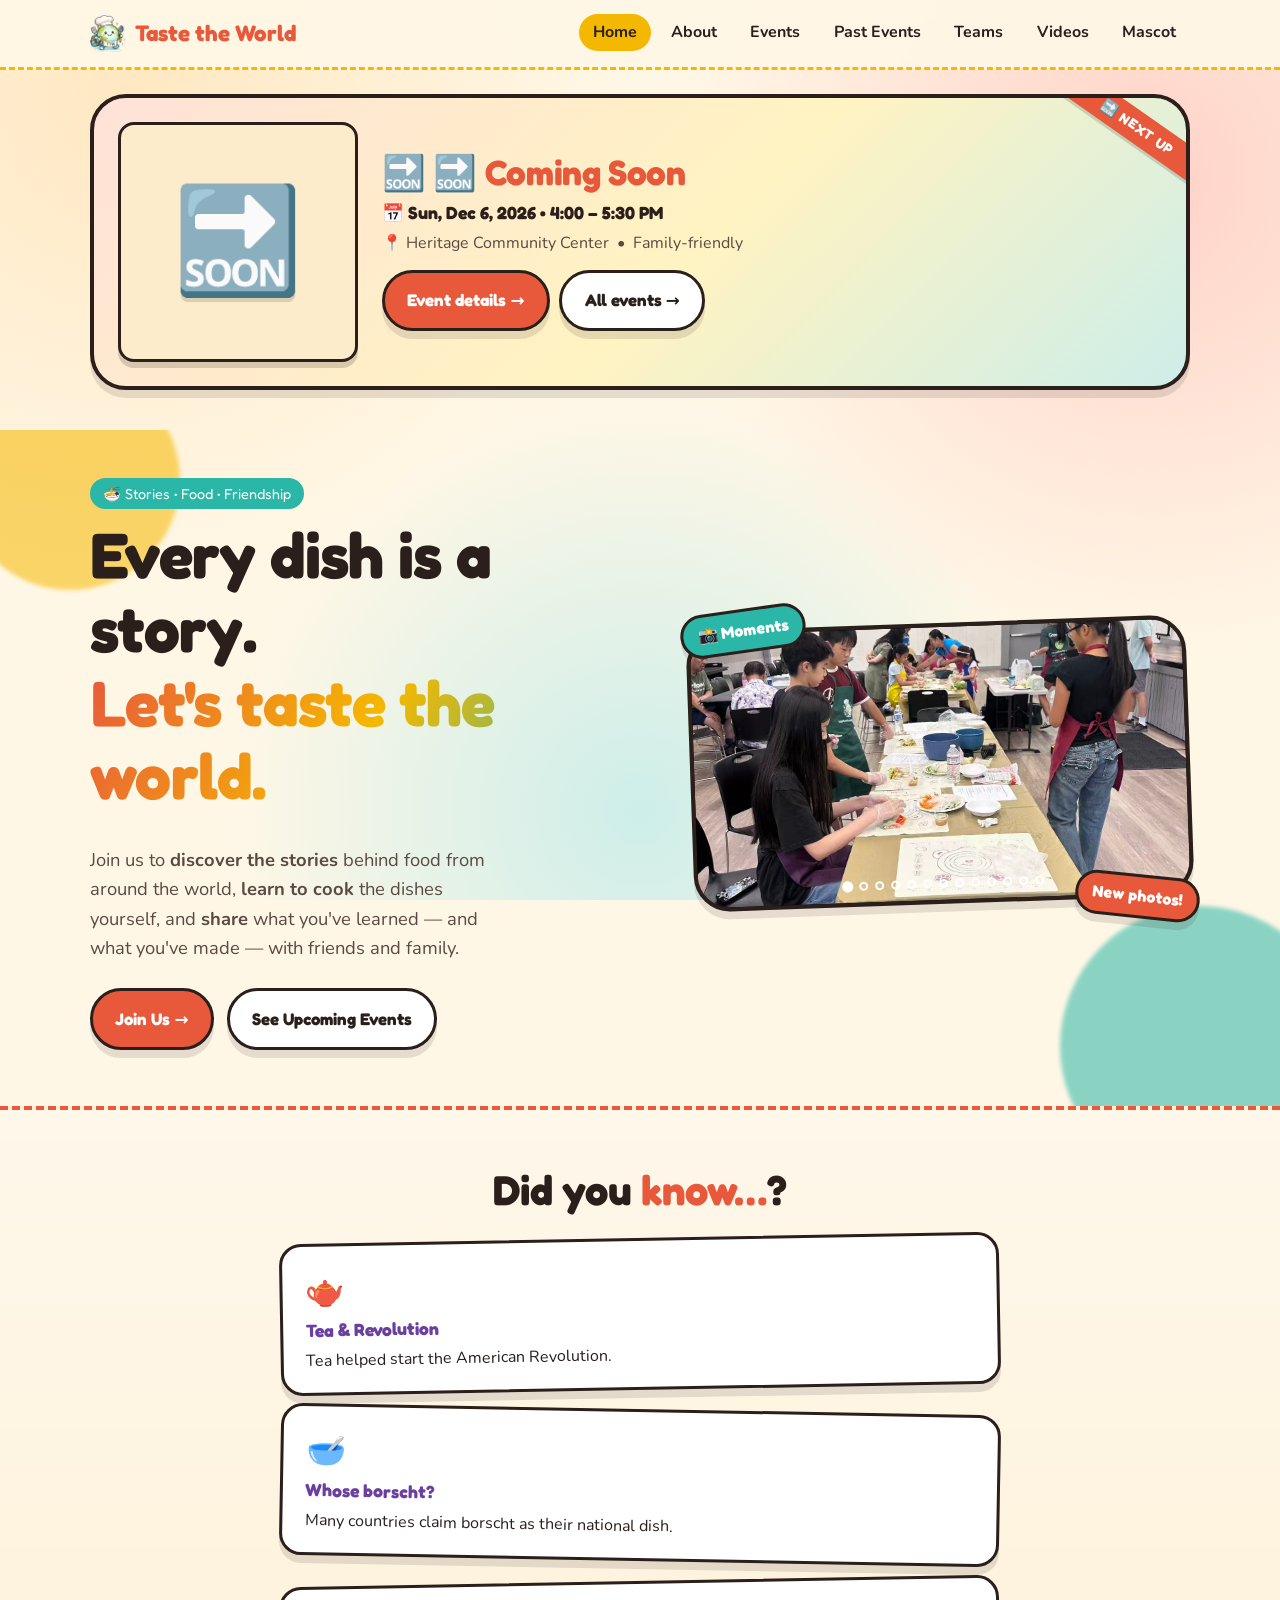
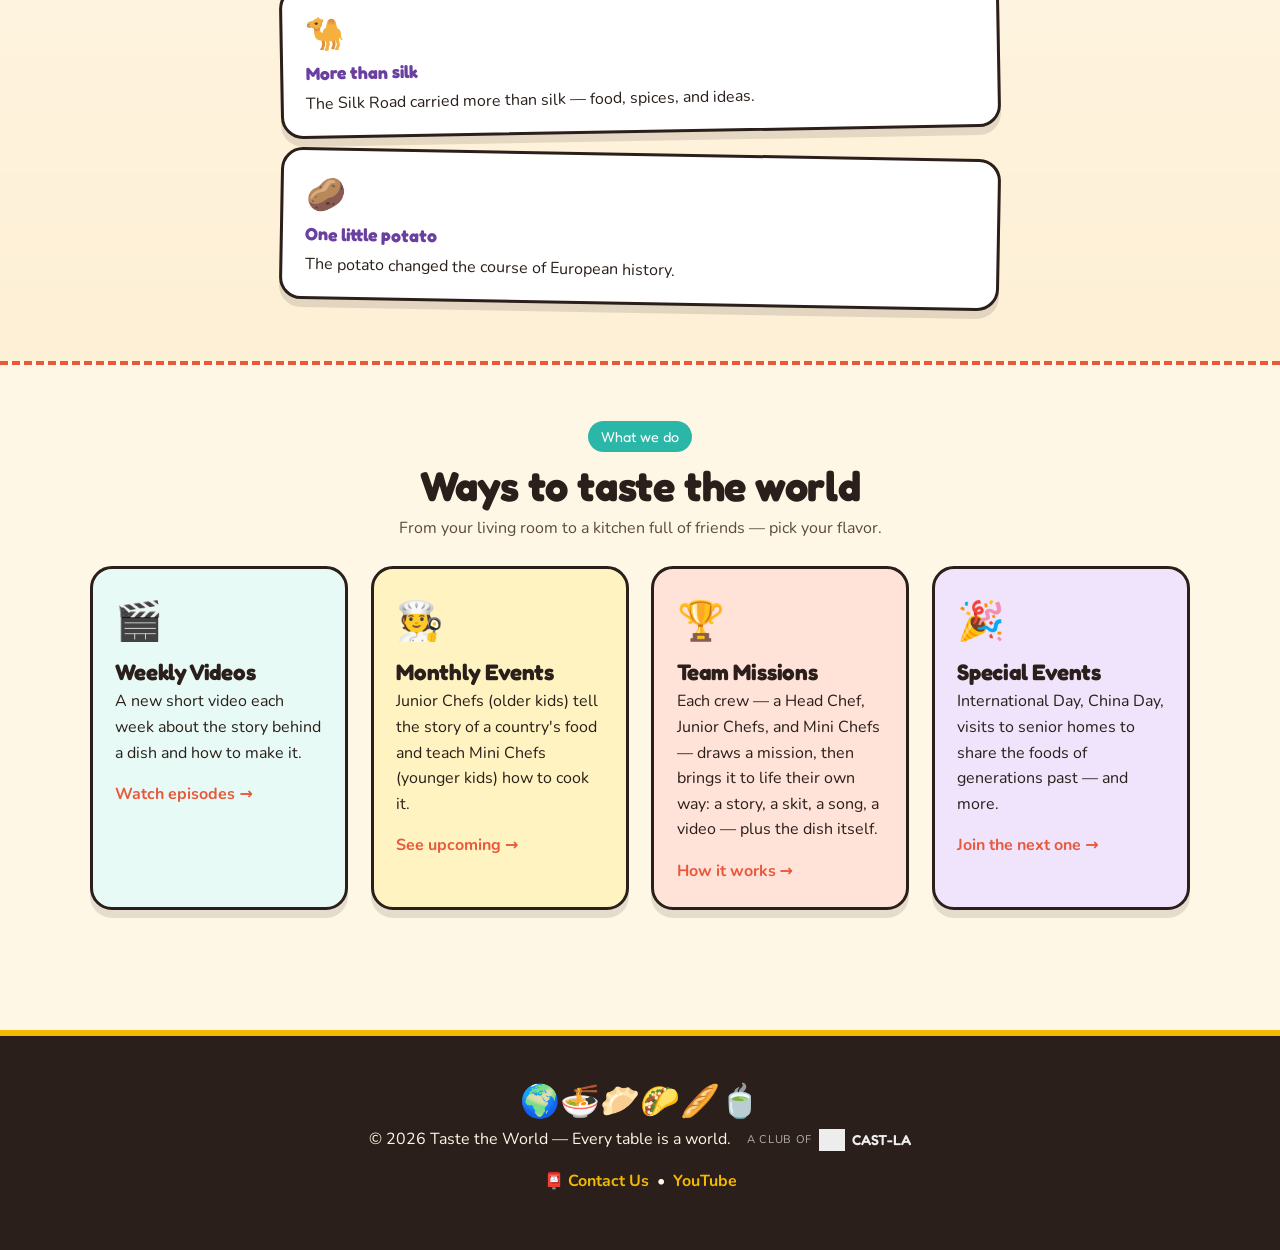
==== index.html @ 7b86ba8d "update photo" ====
<!doctype html>
<html lang="en">
<head>
  <meta charset="utf-8" />
  <meta name="viewport" content="width=device-width, initial-scale=1" />
  <title>Taste the World — Every dish is a story</title>
  <meta name="description" content="Taste the World: weekly story-and-cooking videos, monthly in-person events, and kid-led culinary missions exploring food, history, and cultures from around the globe." />
  <link rel="preconnect" href="https://fonts.googleapis.com" />
  <link rel="preconnect" href="https://fonts.gstatic.com" crossorigin />
  <link href="https://fonts.googleapis.com/css2?family=Fredoka:wght@500;600;700&family=Nunito:wght@400;700;800&display=swap" rel="stylesheet" />
  <link rel="stylesheet" href="assets/css/styles.css" />
  <link rel="icon" type="image/png" href="logo.png" />
</head>
<body>

  <div id="site-nav"></div>

  <!-- ===== NEXT-UP EVENT BANNER (auto-rendered from data/events.json) ===== -->
  <div id="home-next-event"></div>

  <!-- ===== HERO ===== -->
  <section class="hero">
    <div class="container hero-grid">
      <div class="hero-text">
        <span class="tag">🍜 Stories • Food • Friendship</span>
        <h1>Every dish is a story.<br /><span>Let's taste the world.</span></h1>
        <p class="lead">
          Join us to <strong>discover the stories</strong> behind food from
          around the world, <strong>learn to cook</strong> the dishes yourself,
          and <strong>share</strong> what you've learned — and what you've made —
          with friends and family.
        </p>
        <div class="hero-cta">
          <a class="btn primary" href="#join" data-join>Join Us →</a>
          <a class="btn ghost"   href="events.html">See Upcoming Events</a>
        </div>
      </div>

      <div style="position:relative">
        <span class="sticker top-left">📸 Moments</span>
        <span class="sticker bot-right">New photos!</span>
        <div class="video-frame carousel" id="hero-carousel"
             data-images-dir="pic/Event/August"
             data-alt="Taste the World August event photo"
             aria-label="Event photo highlights">
          <div class="carousel-dots" id="hero-carousel-dots" aria-hidden="true"></div>
        </div>
      </div>
    </div>
  </section>

  <!-- ===== DID YOU KNOW ===== -->
  <section class="dyk">
    <div class="container">
      <h2>Did you <em>know…</em>?</h2>
      <div class="dyk-list">
        <div class="dyk-card">
          <span class="emoji">🫖</span>
          <strong>Tea & Revolution</strong>
          Tea helped start the American Revolution.
        </div>
        <div class="dyk-card">
          <span class="emoji">🥣</span>
          <strong>Whose borscht?</strong>
          Many countries claim borscht as their national dish.
        </div>
        <div class="dyk-card">
          <span class="emoji">🐪</span>
          <strong>More than silk</strong>
          The Silk Road carried more than silk — food, spices, and ideas.
        </div>
        <div class="dyk-card">
          <span class="emoji">🥔</span>
          <strong>One little potato</strong>
          The potato changed the course of European history.
        </div>
      </div>
    </div>
  </section>

  <!-- ===== WHAT WE DO ===== -->
  <section>
    <div class="container">
      <div class="section-title">
        <span class="tag">What we do</span>
        <h2>Ways to taste the world</h2>
        <p>From your living room to a kitchen full of friends — pick your flavor.</p>
      </div>

      <div class="cards">
        <div class="card teal">
          <span class="icon">🎬</span>
          <h3>Weekly Videos</h3>
          <p>A new short video each week about the story behind a dish and how to make it.</p>
          <a href="videos.html">Watch episodes →</a>
        </div>
        <div class="card mustard">
          <span class="icon">🧑‍🍳</span>
          <h3>Monthly Events</h3>
          <p>Junior Chefs (older kids) tell the story of a country's food and teach Mini Chefs (younger kids) how to cook it.</p>
          <a href="events.html">See upcoming →</a>
        </div>
        <div class="card terracotta">
          <span class="icon">🏆</span>
          <h3>Team Missions</h3>
          <p>Each crew — a Head Chef, Junior Chefs, and Mini Chefs — draws a mission, then brings it to life their own way: a story, a skit, a song, a video — plus the dish itself.</p>
          <a href="teams.html">How it works →</a>
        </div>
        <div class="card plum">
          <span class="icon">🎉</span>
          <h3>Special Events</h3>
          <p>International Day, China Day, visits to senior homes to share the foods of generations past — and more.</p>
          <a href="events.html">Join the next one →</a>
        </div>
      </div>
    </div>
  </section>

  <div id="site-footer"></div>

  <script src="assets/js/main.js"></script>
</body>
</html>
---- assets/css/styles.css ----
/* =========================================================
   Taste the World — Playful & Colorful theme
   ========================================================= */

:root {
  --cream:      #fff7e6;
  --cream-2:    #fdeccb;
  --terracotta: #e8593c;
  --mustard:    #f5b800;
  --teal:       #2bb7a8;
  --plum:       #6b3fa0;
  --ink:        #2a1f1a;
  --ink-soft:   #5b4a42;
  --shadow:     0 8px 0 rgba(42, 31, 26, 0.12);
  --radius:     22px;
  --radius-lg:  36px;
  --font-display: "Fredoka", "Baloo 2", "Comic Sans MS", system-ui, sans-serif;
  --font-body:    "Nunito", "Segoe UI", system-ui, -apple-system, sans-serif;
}

* { box-sizing: border-box; }

html, body {
  margin: 0;
  padding: 0;
  font-family: var(--font-body);
  color: var(--ink);
  background:
    radial-gradient(circle at 10% 10%, #ffe8c2 0, transparent 35%),
    radial-gradient(circle at 90% 20%, #ffd2c8 0, transparent 35%),
    radial-gradient(circle at 50% 90%, #cdeee9 0, transparent 40%),
    var(--cream);
  background-attachment: fixed;
  line-height: 1.6;
  scroll-behavior: smooth;
}

img { max-width: 100%; display: block; }

a { color: var(--terracotta); text-decoration: none; font-weight: 700; }
a:hover { text-decoration: underline wavy; }
.logo, .logo:hover { text-decoration: none; }

h1, h2, h3, h4 {
  font-family: var(--font-display);
  color: var(--ink);
  line-height: 1.15;
  margin: 0 0 0.5em;
  letter-spacing: -0.01em;
}

h1 { font-size: clamp(2.2rem, 5vw, 4rem); }
h2 { font-size: clamp(1.8rem, 3.5vw, 2.6rem); }
h3 { font-size: 1.4rem; }

p  { margin: 0 0 1em; }

/* ---------- Layout ---------- */
.container {
  width: min(1100px, 92%);
  margin-inline: auto;
}

section {
  padding: 3.5rem 0;
}

/* ---------- Top nav ---------- */
.nav {
  position: sticky;
  top: 0;
  z-index: 50;
  background: rgba(255, 247, 230, 0.92);
  backdrop-filter: blur(8px);
  border-bottom: 3px dashed var(--mustard);
}
.nav-inner {
  display: flex;
  align-items: center;
  justify-content: space-between;
  padding: 0.9rem 0;
}
.logo {
  display: flex;
  align-items: center;
  gap: 0.55rem;
  font-family: var(--font-display);
  font-weight: 700;
  font-size: 1.4rem;
  color: var(--terracotta);
}
.logo .logo-emoji {
  font-size: 1.7rem;
  animation: bob 3s ease-in-out infinite;
  display: inline-block;
}
.logo .logo-img {
  height: 38px;
  width: auto;
  display: inline-block;
  vertical-align: middle;
  animation: bob 3s ease-in-out infinite;
  transform-origin: center;
}
@keyframes bob {
  0%, 100% { transform: translateY(0) rotate(-4deg); }
  50%      { transform: translateY(-4px) rotate(6deg); }
}

.nav ul {
  list-style: none;
  display: flex;
  gap: 0.4rem;
  margin: 0;
  padding: 0;
  flex-wrap: wrap;
}
.nav ul a {
  color: var(--ink);
  font-weight: 700;
  padding: 0.45rem 0.85rem;
  border-radius: 999px;
  transition: background .2s, color .2s, transform .2s;
}
.nav ul a:hover {
  background: var(--mustard);
  color: var(--ink);
  text-decoration: none;
  transform: translateY(-2px);
}
.nav ul a.active,
.nav ul a.active:hover {
  background: var(--mustard);
  color: var(--ink);
  transform: translateY(-2px);
}

.nav-toggle {
  display: none;
  background: var(--terracotta);
  color: #fff;
  border: none;
  border-radius: 999px;
  padding: 0.4rem 0.8rem;
  font-weight: 800;
  cursor: pointer;
}

@media (max-width: 760px) {
  .nav-toggle { display: inline-block; }
  .nav ul {
    display: none;
    width: 100%;
    flex-direction: column;
    padding: 0.5rem 0 1rem;
  }
  .nav.open ul { display: flex; }
  .nav-inner { flex-wrap: wrap; }
}

/* ---------- Hero ---------- */
.hero {
  position: relative;
  padding: 3rem 0 3.5rem;
  overflow: hidden;
}
.hero::before,
.hero::after {
  content: "";
  position: absolute;
  border-radius: 50%;
  filter: blur(2px);
  z-index: 0;
  opacity: .55;
}
.hero::before {
  width: 220px; height: 220px;
  background: var(--mustard);
  top: -60px; left: -40px;
}
.hero::after {
  width: 280px; height: 280px;
  background: var(--teal);
  bottom: -80px; right: -60px;
}

.hero-grid {
  position: relative;
  z-index: 1;
  display: grid;
  grid-template-columns: 1.05fr 0.95fr;
  gap: 3rem;
  align-items: center;
}
@media (max-width: 900px) {
  .hero-grid { grid-template-columns: 1fr; }
}

.hero-text h1 span {
  display: inline-block;
  background: linear-gradient(120deg, var(--terracotta), var(--mustard) 50%, var(--teal));
  -webkit-background-clip: text;
  background-clip: text;
  color: transparent;
}
.hero-text p.lead,
.hero-text .lead {
  font-size: 1.15rem;
  color: var(--ink-soft);
  max-width: 38ch;
}
.hero-text .manifesto-lead p {
  margin: 0 0 .9rem;
  font-family: var(--font-display);
  font-weight: 500;
  line-height: 1.45;
}
.hero-text .manifesto-lead p:last-child { margin-bottom: 0; }

.hero-cta {
  display: flex;
  flex-wrap: wrap;
  gap: 0.8rem;
  margin-top: 1.6rem;
}

.btn {
  display: inline-block;
  padding: 0.9rem 1.4rem;
  border-radius: 999px;
  font-weight: 800;
  font-family: var(--font-display);
  font-size: 1.05rem;
  cursor: pointer;
  border: 3px solid var(--ink);
  background: var(--mustard);
  color: var(--ink);
  box-shadow: var(--shadow);
  transition: transform .15s, box-shadow .15s;
  text-decoration: none;
}
.btn:hover {
  transform: translate(-2px, -2px);
  box-shadow: 0 12px 0 rgba(42,31,26,.15);
  text-decoration: none;
}
.btn:active {
  transform: translate(0, 2px);
  box-shadow: 0 4px 0 rgba(42,31,26,.15);
}
.btn.primary    { background: var(--terracotta); color: #fff; }
.btn.secondary  { background: var(--teal); color: #fff; }
.btn.ghost      { background: #fff; }

/* Hero video frame */
.video-frame {
  position: relative;
  border: 4px solid var(--ink);
  border-radius: var(--radius-lg);
  background: #000;
  overflow: hidden;
  box-shadow: var(--shadow);
  aspect-ratio: 16 / 9;
  max-width: 560px;
  margin-inline: auto;
  transform: rotate(-2deg);
  transition: transform .3s;
}
.video-frame:hover { transform: rotate(0); }
.video-frame iframe,
.video-frame video {
  position: absolute;
  inset: 0;
  width: 100%;
  height: 100%;
  border: 0;
  object-fit: cover;
  background: #000;
}

/* Hero photo carousel (reuses .video-frame sizing) */
.carousel .carousel-img {
  position: absolute;
  inset: 0;
  width: 100%;
  height: 100%;
  object-fit: cover;
  opacity: 0;
  transition: opacity .8s ease;
  pointer-events: none;
}
.carousel .carousel-img.is-active {
  opacity: 1;
  pointer-events: auto;
}
.carousel-dots {
  position: absolute;
  bottom: 12px;
  left: 0;
  right: 0;
  z-index: 3;
  display: flex;
  justify-content: center;
  gap: 7px;
}
.carousel-dots button {
  width: 9px;
  height: 9px;
  padding: 0;
  border: 2px solid #fff;
  border-radius: 50%;
  background: transparent;
  cursor: pointer;
  transition: background .2s, transform .2s;
}
.carousel-dots button.is-active {
  background: #fff;
  transform: scale(1.25);
}

/* Unmute prompt button overlaying the hero video */
.unmute-btn {
  position: absolute;
  bottom: 14px;
  right: 14px;
  z-index: 3;
  display: inline-flex;
  align-items: center;
  gap: .4rem;
  background: var(--ink);
  color: #fff;
  font-family: var(--font-display);
  font-weight: 700;
  font-size: .95rem;
  padding: .5rem .9rem;
  border: 2px solid #fff;
  border-radius: 999px;
  cursor: pointer;
  box-shadow: 0 4px 0 rgba(0, 0, 0, .35);
  animation: unmutePulse 1.8s ease-in-out infinite;
}
.unmute-btn:hover { background: var(--terracotta); }
@keyframes unmutePulse {
  0%, 100% { transform: scale(1); }
  50%      { transform: scale(1.06); }
}

/* Sticker labels */
.sticker {
  position: absolute;
  background: var(--mustard);
  color: var(--ink);
  font-family: var(--font-display);
  font-weight: 800;
  padding: .4rem .9rem;
  border-radius: 999px;
  border: 3px solid var(--ink);
  box-shadow: var(--shadow);
  z-index: 2;
}
.sticker.top-left  { top: -14px; left: -10px; transform: rotate(-8deg); background: var(--teal); color: #fff; }
.sticker.bot-right { bottom: -14px; right: -10px; transform: rotate(6deg); background: var(--terracotta); color: #fff; }

/* ---------- Did you know ---------- */
.dyk {
  background:
    linear-gradient(180deg, rgba(255,255,255,.6), rgba(255,255,255,.2)),
    var(--cream-2);
  border-top: 4px dashed var(--terracotta);
  border-bottom: 4px dashed var(--terracotta);
}
.dyk h2 {
  text-align: center;
  margin-bottom: 1.5rem;
}
.dyk h2 em {
  font-style: normal;
  color: var(--terracotta);
}

.dyk-list {
  display: grid;
  gap: 1.2rem;
  max-width: 720px;
  margin-inline: auto;
}
.dyk-card {
  background: #fff;
  border: 3px solid var(--ink);
  border-radius: var(--radius);
  padding: 1.2rem 1.4rem;
  box-shadow: var(--shadow);
  position: relative;
  opacity: 0;
  transform: translateY(20px);
  transition: opacity .6s ease, transform .6s ease;
}
.dyk-card.visible { opacity: 1; transform: translateY(0); }
.dyk-card:nth-child(odd)  { rotate: -1deg; }
.dyk-card:nth-child(even) { rotate:  1deg; }
.dyk-card .emoji {
  font-size: 2rem;
  margin-right: .5rem;
}
.dyk-card strong {
  color: var(--plum);
  font-family: var(--font-display);
  font-size: 1.1rem;
  display: block;
  margin-bottom: .2rem;
}

/* ---------- Manifesto ---------- */
.manifesto {
  text-align: center;
}
.manifesto blockquote {
  margin: 0 auto;
  max-width: 640px;
  font-family: var(--font-display);
  font-size: clamp(1.2rem, 2.4vw, 1.6rem);
  color: var(--ink);
  line-height: 1.5;
}
.manifesto blockquote span {
  display: block;
  margin: .25rem 0;
}
.manifesto .punch {
  margin-top: 1.5rem;
  font-size: clamp(1.6rem, 4vw, 2.4rem);
  color: var(--terracotta);
}

/* ---------- Cards grid ---------- */
.cards {
  display: grid;
  grid-template-columns: repeat(auto-fit, minmax(240px, 1fr));
  gap: 1.4rem;
}
.card {
  background: #fff;
  border: 3px solid var(--ink);
  border-radius: var(--radius);
  padding: 1.4rem;
  box-shadow: var(--shadow);
  transition: transform .2s;
}
.card:hover { transform: translateY(-4px) rotate(-1deg); }
.card .icon {
  font-size: 2.4rem;
  display: inline-block;
  margin-bottom: .4rem;
}
.card h3 { margin-bottom: .3rem; }
.card.teal       { background: #e7faf6; }
.card.mustard    { background: #fff3c2; }
.card.terracotta { background: #ffe2d8; }
.card.plum       { background: #efe4fb; }

/* ---------- Section headings ---------- */
.section-title {
  text-align: center;
  margin-bottom: 1.5rem;
}
.section-title h2 { margin-bottom: .4rem; }
.section-title p  { color: var(--ink-soft); max-width: 600px; margin-inline: auto; }
.tag {
  display: inline-block;
  background: var(--teal);
  color: #fff;
  font-family: var(--font-display);
  font-size: .9rem;
  padding: .25rem .8rem;
  border-radius: 999px;
  margin-bottom: .6rem;
}

/* ---------- Page header (non-home) ---------- */
.page-header {
  padding: 4rem 0 2rem;
  text-align: center;
}
.page-header .tag { background: var(--terracotta); }
.page-header p {
  color: var(--ink-soft);
  max-width: 620px;
  margin-inline: auto;
  font-size: 1.1rem;
}

/* ---------- Fee callout ---------- */
.fee-callout {
  display: flex;
  align-items: center;
  gap: 1rem;
  background: #fff3c2;
  border: 3px solid var(--ink);
  border-radius: var(--radius);
  padding: 1rem 1.4rem;
  box-shadow: var(--shadow);
  margin-bottom: 2rem;
}
.fee-callout .fee-emoji {
  font-size: 2.4rem;
  flex-shrink: 0;
}
.fee-callout strong {
  font-family: var(--font-display);
  color: var(--terracotta);
  font-size: 1.1rem;
}
.fee-callout p {
  margin: .15rem 0 0;
  color: var(--ink-soft);
}
.fee-callout p strong { color: var(--ink); font-size: 1rem; }

/* ---------- Events list ---------- */
.event-list {
  display: grid;
  gap: 1.4rem;
}
.event {
  display: grid;
  grid-template-columns: 110px 1fr auto;
  gap: 1.2rem;
  align-items: center;
  background: #fff;
  border: 3px solid var(--ink);
  border-radius: var(--radius);
  padding: 1.2rem;
  box-shadow: var(--shadow);
}
@media (max-width: 640px) {
  .event { grid-template-columns: 1fr; text-align: center; }
}
.event-date {
  background: var(--mustard);
  border: 3px solid var(--ink);
  border-radius: 18px;
  padding: .6rem;
  text-align: center;
  font-family: var(--font-display);
}
.event-date .m { display: block; font-size: 1rem; color: var(--terracotta); }
.event-date .d { display: block; font-size: 2rem; line-height: 1; }
.event h3 { margin-bottom: .2rem; }
.event small { color: var(--ink-soft); }

/* Ingredients dropdown inside an event card */
.event .ingredients {
  margin-top: .8rem;
  background: var(--cream-2);
  border: 2px dashed var(--ink);
  border-radius: 14px;
  padding: .5rem .9rem;
}
.event .ingredients summary {
  cursor: pointer;
  font-family: var(--font-display);
  font-weight: 700;
  color: var(--terracotta);
  list-style: none;
}
.event .ingredients summary::-webkit-details-marker { display: none; }
.event .ingredients summary::before {
  content: "▸ ";
  display: inline-block;
  transition: transform .2s;
}
.event .ingredients[open] summary::before { transform: rotate(90deg); }
.event .ingredients ul {
  margin: .6rem 0 .2rem 1.1rem;
  padding: 0;
  color: var(--ink);
}
.event .ingredients li { margin: .15rem 0; }

/* Flyer image inside event card */
.event-flyer {
  display: block;
  margin: .4rem 0 1rem;
  max-width: 360px;
  border: 3px solid var(--ink);
  border-radius: 14px;
  overflow: hidden;
  box-shadow: 0 6px 0 rgba(42,31,26,.12);
  transition: transform .2s ease;
}
.event-flyer:hover { transform: translateY(-3px) rotate(-1deg); text-decoration: none; }
.event-flyer img { width: 100%; height: auto; display: block; }

/* Photo gallery inside an event card (e.g. dish photos) */
.event-gallery {
  display: grid;
  grid-template-columns: repeat(auto-fill, minmax(140px, 1fr));
  gap: .7rem;
  margin: .4rem 0 1rem;
  max-width: 560px;
}
.event-gallery-item {
  display: block;
  position: relative;
  border: 3px solid var(--ink);
  border-radius: 14px;
  overflow: hidden;
  box-shadow: 0 6px 0 rgba(42,31,26,.12);
  transition: transform .2s ease;
  background: #fff;
  text-decoration: none;
}
.event-gallery-item:hover {
  transform: translateY(-3px) rotate(-1deg);
  text-decoration: none;
}
.event-gallery-item img {
  width: 100%;
  height: 130px;
  object-fit: cover;
  display: block;
}
.event-gallery-caption {
  display: block;
  font-family: var(--font-display);
  font-weight: 700;
  font-size: .82rem;
  color: var(--ink);
  background: var(--cream-2);
  border-top: 2px dashed var(--ink);
  padding: .35rem .55rem;
  text-align: center;
  line-height: 1.25;
}
@media (max-width: 640px) {
  .event-gallery {
    grid-template-columns: repeat(2, minmax(0, 1fr));
  }
  .event-gallery-item img { height: 110px; }
}

/* "X going" RSVP count badge */
.rsvp-badge {
  display: inline-flex;
  align-items: center;
  gap: .35rem;
  margin: .6rem 0 .2rem;
  padding: .3rem .75rem;
  background: #e7faf6;
  border: 2px solid var(--teal);
  border-radius: 999px;
  font-family: var(--font-display);
  font-weight: 700;
  font-size: .9rem;
  color: var(--ink);
}
.rsvp-badge .rsvp-dot {
  width: 8px;
  height: 8px;
  background: var(--teal);
  border-radius: 50%;
  animation: rsvpPulse 1.6s ease-in-out infinite;
  display: inline-block;
}
.rsvp-badge .rsvp-count {
  color: var(--terracotta);
  font-weight: 800;
}
@keyframes rsvpPulse {
  0%, 100% { transform: scale(1);   opacity: 1;   }
  50%      { transform: scale(1.6); opacity: .35; }
}

/* When the badge appears inside the Kick-Off banner (light gradient bg),
   give it a contrasting white background for readability. */
.kickoff-banner .rsvp-badge {
  background: #fff;
  border-color: var(--ink);
  margin-top: 0;
  margin-bottom: .9rem;
}

/* Event notice — e.g. allergy / heads-up warning shown on cards and banners */
.event-notice {
  background: #fff3c2;
  border: 2px solid var(--mustard);
  border-left: 6px solid var(--terracotta);
  border-radius: 12px;
  padding: .6rem .9rem;
  margin: .7rem 0;
  font-size: .95rem;
  line-height: 1.4;
  color: var(--ink);
}
.event-notice strong { color: var(--terracotta); }

/* In the Kick-Off banner the notice sits on a colorful gradient,
   so use a brighter white background for readability. */
.kickoff-banner .event-notice {
  background: #fff;
  margin: 0 0 1rem;
}

/* Event highlights bullet list */
.event-highlights {
  list-style: none;
  margin: .6rem 0 .4rem;
  padding: 0;
  display: grid;
  gap: .35rem;
}
.event-highlights li {
  background: var(--cream-2);
  border-left: 4px solid var(--terracotta);
  padding: .4rem .7rem;
  border-radius: 8px;
  font-weight: 600;
  color: var(--ink);
}

/* ---------- Kick-off / Next-Up banner (home page) ---------- */
.kickoff-banner {
  position: relative;
  margin: 1.5rem auto 2.5rem;
  max-width: 1100px;
  width: 92%;
  background: linear-gradient(135deg, #ffe2d8 0%, #fff3c2 55%, #cdeee9 100%);
  border: 4px solid var(--ink);
  border-radius: var(--radius-lg);
  box-shadow: var(--shadow);
  padding: 1.5rem;
  display: grid;
  grid-template-columns: minmax(180px, 240px) 1fr;
  gap: 1.5rem;
  align-items: center;
  overflow: hidden;
}
/* Corner ribbon — reads label from data-banner-tag attribute,
   falls back to "🎉 FIRST EVENT" for the legacy use case. */
.kickoff-banner::before {
  content: attr(data-banner-tag);
  position: absolute;
  top: 14px; right: -42px;
  background: var(--terracotta);
  color: #fff;
  font-family: var(--font-display);
  font-weight: 800;
  font-size: .85rem;
  letter-spacing: .08em;
  padding: .3rem 3rem;
  transform: rotate(35deg);
  box-shadow: 0 3px 0 rgba(0,0,0,.15);
}
.kickoff-banner:not([data-banner-tag])::before { content: "🎉 FIRST EVENT"; }
.kickoff-flyer {
  display: block;
  border: 3px solid var(--ink);
  border-radius: 16px;
  overflow: hidden;
  box-shadow: 0 6px 0 rgba(42,31,26,.18);
  transition: transform .2s ease;
}
.kickoff-flyer:hover { transform: rotate(-2deg) scale(1.02); text-decoration: none; }
.kickoff-flyer img { width: 100%; height: auto; display: block; }
/* Fade effect for the auto-rotating banner image */
.kickoff-flyer-img {
  transition: opacity .35s ease;
  opacity: 1;
}
/* Emoji-only hero fallback (when an event has no flyer or gallery image) */
.kickoff-flyer-emoji {
  background: var(--cream-2);
  aspect-ratio: 1 / 1;
  display: flex;
  align-items: center;
  justify-content: center;
}
.kickoff-flyer-emoji .kickoff-emoji {
  font-size: clamp(4rem, 12vw, 6.5rem);
  line-height: 1;
  filter: drop-shadow(0 4px 0 rgba(42,31,26,.15));
}
.kickoff-body h2 {
  margin: 0 0 .4rem;
  font-size: clamp(1.5rem, 3.5vw, 2.2rem);
  color: var(--terracotta);
}
.kickoff-when {
  font-family: var(--font-display);
  font-weight: 700;
  font-size: 1.1rem;
  color: var(--ink);
  margin: 0 0 .25rem;
}
.kickoff-where {
  color: var(--ink-soft);
  margin: 0 0 .8rem;
}
.kickoff-pills {
  display: flex;
  flex-wrap: wrap;
  gap: .4rem;
  margin: 0 0 1rem;
  padding: 0;
  list-style: none;
}
.kickoff-pills li {
  background: #fff;
  border: 2px solid var(--ink);
  border-radius: 999px;
  padding: .25rem .7rem;
  font-size: .85rem;
  font-weight: 700;
}
.kickoff-cta {
  display: flex;
  flex-wrap: wrap;
  gap: .6rem;
}
@media (max-width: 720px) {
  .kickoff-banner {
    grid-template-columns: 1fr;
    text-align: center;
  }
  .kickoff-flyer { max-width: 280px; margin: 0 auto; }
  .kickoff-pills { justify-content: center; }
  .kickoff-cta { justify-content: center; }
  .kickoff-banner::before { top: 8px; right: -50px; font-size: .75rem; }
}

/* Past event embedded YouTube */
.event .event-video {
  margin-top: .9rem;
  aspect-ratio: 16 / 9;
  border-radius: 14px;
  overflow: hidden;
  border: 3px solid var(--ink);
  background: #000;
  max-width: 520px;
}
.event .event-video iframe {
  width: 100%;
  height: 100%;
  border: 0;
  display: block;
}

/* ---------- Empty state ---------- */
.empty {
  text-align: center;
  background: #fff;
  border: 4px dashed var(--terracotta);
  border-radius: var(--radius-lg);
  padding: 3rem 1.5rem;
}
.empty .big-emoji {
  font-size: 4rem;
  display: inline-block;
  animation: bob 3s ease-in-out infinite;
}

/* ---------- Video grid ---------- */
.video-grid {
  display: grid;
  grid-template-columns: repeat(auto-fit, minmax(280px, 1fr));
  gap: 1.6rem;
}
.video-card {
  background: #fff;
  border: 3px solid var(--ink);
  border-radius: var(--radius);
  overflow: hidden;
  box-shadow: var(--shadow);
  transition: transform .2s;
}
.video-card:hover { transform: translateY(-4px); }
.video-card .thumb {
  position: relative;
  aspect-ratio: 16 / 9;
  background: #000;
}
.video-card .thumb iframe {
  position: absolute;
  inset: 0;
  width: 100%;
  height: 100%;
  border: 0;
}
.video-card .body { padding: 1rem 1.2rem 1.2rem; }
.video-card .body h3 { margin-bottom: .2rem; }
.video-card .body small { color: var(--ink-soft); }

/* ---------- Form ---------- */
.form-wrap {
  max-width: 640px;
  margin: 0 auto;
  background: #fff;
  border: 3px solid var(--ink);
  border-radius: var(--radius-lg);
  padding: 2rem;
  box-shadow: var(--shadow);
}
.form-wrap label {
  display: block;
  font-weight: 800;
  margin: 1rem 0 .3rem;
  color: var(--ink);
}
.form-wrap input,
.form-wrap select,
.form-wrap textarea {
  width: 100%;
  padding: .7rem 1rem;
  border: 2px solid var(--ink);
  border-radius: 14px;
  font-family: inherit;
  font-size: 1rem;
  background: var(--cream);
}
.form-wrap textarea { min-height: 110px; resize: vertical; }
.form-note {
  text-align: center;
  color: var(--ink-soft);
  font-size: .95rem;
  margin-top: 1rem;
}

/* ---------- Footer ---------- */
footer {
  background: var(--ink);
  color: #fff7e6;
  text-align: center;
  padding: 2.5rem 1rem;
  margin-top: 4rem;
  border-top: 6px solid var(--mustard);
}
footer .foot-emoji { font-size: 2rem; }
footer a { color: var(--mustard); }

/* Copyright line with inline "A club of" badge */
.copyright-line {
  display: flex;
  flex-wrap: wrap;
  align-items: center;
  justify-content: center;
  gap: 0.4rem 1rem;
}
.club-of {
  display: inline-flex;
  align-items: center;
  gap: 0.45rem;
  text-decoration: none;
  color: #fff;
  opacity: 0.92;
  transition: opacity 0.15s ease;
}
a.club-of:hover { opacity: 1; }
.club-label {
  font-size: 0.7rem;
  letter-spacing: 0.06em;
  text-transform: uppercase;
  opacity: 0.7;
}
.club-logo {
  height: 22px;
  max-width: 90px;
  object-fit: contain;
  filter: brightness(0) invert(1);
}
.club-name {
  font-family: var(--font-display);
  font-weight: 600;
  font-size: 0.9rem;
}

/* Partners / Sponsors in footer */
.partners {
  display: flex;
  flex-wrap: wrap;
  justify-content: center;
  align-items: stretch;
  gap: 1.25rem 2.5rem;
  padding-bottom: 1.75rem;
  margin-bottom: 1.25rem;
  border-bottom: 2px dashed rgba(255, 247, 230, 0.18);
}
.partners-group {
  display: flex;
  flex-wrap: wrap;
  justify-content: center;
  gap: 1rem;
}
.partner-card {
  display: flex;
  flex-direction: column;
  align-items: center;
  justify-content: flex-start;
  gap: 0.45rem;
  min-width: 160px;
  padding: 0.9rem 1.1rem 0.8rem;
  background: rgba(255, 247, 230, 0.08);
  border: 1px solid rgba(255, 247, 230, 0.15);
  border-radius: 16px;
  color: #fff7e6;
  text-decoration: none !important;
  transition: transform 0.2s ease, background 0.2s ease, border-color 0.2s ease;
}
a.partner-card:hover {
  transform: translateY(-3px);
  background: rgba(255, 247, 230, 0.14);
  border-color: var(--mustard);
}
.partner-label {
  font-size: 0.72rem;
  letter-spacing: 0.08em;
  text-transform: uppercase;
  color: var(--mustard);
  font-weight: 800;
}
.partner-logo-wrap {
  display: flex;
  align-items: center;
  justify-content: center;
  height: 56px;
  min-width: 80px;
  padding: 0.45rem 0.7rem;
  background: #ffffff;
  border-radius: 10px;
  box-shadow: 0 2px 6px rgba(0, 0, 0, 0.18);
}
.partner-logo {
  max-height: 100%;
  max-width: 160px;
  width: auto;
  object-fit: contain;
}
.partner-name {
  font-family: var(--font-display);
  font-weight: 600;
  font-size: 0.95rem;
  color: #fff7e6;
}
.partner-name-fallback {
  font-family: var(--font-display);
  font-weight: 700;
  color: var(--ink);
  padding: 0.25rem 0.4rem;
}
@media (max-width: 520px) {
  .partners { gap: 1rem; }
  .partner-card { min-width: 140px; padding: 0.75rem 0.9rem; }
  .partner-logo-wrap { height: 46px; }
}

/* ---------- Utility ---------- */
.center { text-align: center; }
.mt-2 { margin-top: 2rem; }
.mt-3 { margin-top: 3rem; }
.mb-2 { margin-bottom: 2rem; }
.wavy-divider {
  height: 28px;
  background:
    radial-gradient(circle at 14px 0, var(--cream) 14px, transparent 15px) repeat-x;
  background-size: 28px 28px;
}

/* ---------- Join-Us modal ---------- */
.join-modal {
  position: fixed;
  inset: 0;
  z-index: 100;
  display: none;
  align-items: center;
  justify-content: center;
  padding: 1rem;
}
.join-modal.open { display: flex; animation: joinFade .2s ease; }
@keyframes joinFade { from { opacity: 0; } to { opacity: 1; } }

.join-backdrop {
  position: absolute;
  inset: 0;
  background: rgba(42, 31, 26, 0.65);
  backdrop-filter: blur(3px);
}
.join-dialog {
  position: relative;
  z-index: 1;
  background: var(--cream);
  border: 4px solid var(--ink);
  border-radius: var(--radius-lg);
  box-shadow: 0 14px 0 rgba(42, 31, 26, 0.18);
  padding: 1.75rem 1.5rem 1.5rem;
  max-width: 920px;
  width: 100%;
  max-height: 90vh;
  overflow-y: auto;
  text-align: center;
  animation: joinPop .25s ease;
}
@keyframes joinPop {
  from { transform: translateY(20px) scale(.97); opacity: 0; }
  to   { transform: translateY(0) scale(1); opacity: 1; }
}
.join-close {
  position: absolute;
  top: 10px; right: 14px;
  background: var(--terracotta);
  color: #fff;
  border: 3px solid var(--ink);
  width: 38px; height: 38px;
  border-radius: 50%;
  font-size: 1.4rem;
  font-weight: 800;
  line-height: 1;
  cursor: pointer;
  box-shadow: 0 4px 0 rgba(42,31,26,.18);
  transition: transform .15s ease;
}
.join-close:hover { transform: rotate(90deg); }
.join-dialog h2 {
  color: var(--terracotta);
  margin: 0 0 .25rem;
}
.join-sub {
  color: var(--ink-soft);
  margin: 0 0 1.5rem;
}
.join-options {
  display: grid;
  grid-template-columns: repeat(3, 1fr);
  gap: 1rem;
}
@media (max-width: 720px) {
  .join-options { grid-template-columns: 1fr; }
}
.join-option {
  background: #fff;
  border: 3px solid var(--ink);
  border-radius: var(--radius);
  padding: 1.1rem 1rem;
  box-shadow: var(--shadow);
  display: flex;
  flex-direction: column;
  align-items: center;
  gap: .7rem;
}
.join-option-head {
  display: flex;
  align-items: center;
  gap: .5rem;
}
.join-option-head h3 { margin: 0; }
.join-option-icon { font-size: 1.6rem; }
.join-icon {
  font-size: 4rem;
  line-height: 1;
}
.join-qr-wrap {
  background: #fff;
  padding: .5rem;
  border: 2px solid var(--ink);
  border-radius: 14px;
}
.join-qr {
  width: 180px;
  height: 180px;
  display: block;
  object-fit: contain;
}
.join-qr-fallback {
  width: 180px;
  height: 180px;
  display: flex;
  align-items: center;
  justify-content: center;
  flex-direction: column;
  background: var(--cream-2);
  border-radius: 10px;
  color: var(--ink-soft);
  font-weight: 700;
  text-align: center;
  padding: .6rem;
  font-size: .95rem;
}
.join-qr-fallback small {
  font-size: .75rem;
  font-weight: 500;
  color: var(--ink-soft);
  margin-top: .3rem;
  word-break: break-all;
}
.join-option-desc {
  color: var(--ink-soft);
  font-size: .95rem;
  margin: 0;
  flex: 1;
}
.join-hint {
  font-family: var(--font-display);
  color: var(--terracotta);
  font-weight: 700;
}

/* ---------- Mascot collection ---------- */
.mascot-tabs {
  display: flex;
  flex-wrap: wrap;
  gap: .6rem;
  justify-content: center;
  margin: 1rem 0 2rem;
}
.mascot-tab {
  font-family: var(--font-display);
  font-size: 1.05rem;
  font-weight: 600;
  padding: .55rem 1.1rem;
  border: 3px solid var(--ink);
  border-radius: 999px;
  background: #fff;
  color: var(--ink);
  cursor: pointer;
  box-shadow: 0 4px 0 rgba(42, 31, 26, 0.18);
  transition: transform .15s ease, background .15s ease, color .15s ease;
}
.mascot-tab:hover { transform: translateY(-2px); }
.mascot-tab.active {
  background: var(--terracotta);
  color: #fff;
  border-color: var(--ink);
}

.mascot-panel { display: none; }
.mascot-panel.active { display: block; animation: mascotFade .3s ease; }
@keyframes mascotFade {
  from { opacity: 0; transform: translateY(8px); }
  to   { opacity: 1; transform: translateY(0); }
}

.mascot-country-head {
  text-align: center;
  margin-bottom: 1.5rem;
}
.mascot-country-head h2 { margin-bottom: .25em; }
.mascot-country-head p { color: var(--ink-soft); margin: 0; }

.mascot-grid {
  display: grid;
  grid-template-columns: repeat(auto-fit, minmax(220px, 1fr));
  gap: 1.5rem;
}
.mascot-card {
  margin: 0;
  background: #fff;
  border: 3px solid var(--ink);
  border-radius: var(--radius);
  box-shadow: var(--shadow);
  overflow: hidden;
  text-align: center;
  transition: transform .2s ease;
}
.mascot-card:hover { transform: translateY(-4px) rotate(-0.5deg); }
.mascot-img-wrap {
  background: var(--cream-2);
  padding: 1rem;
  aspect-ratio: 1 / 1;
  display: flex;
  align-items: center;
  justify-content: center;
}
.mascot-img-wrap img {
  max-width: 100%;
  max-height: 100%;
  object-fit: contain;
}
.mascot-card figcaption {
  padding: .9rem 1rem 1.1rem;
  border-top: 3px dashed var(--mustard);
}
.mascot-card figcaption strong {
  display: block;
  font-family: var(--font-display);
  font-size: 1.15rem;
  color: var(--ink);
}
.mascot-card figcaption span {
  font-size: .9rem;
  color: var(--ink-soft);
}
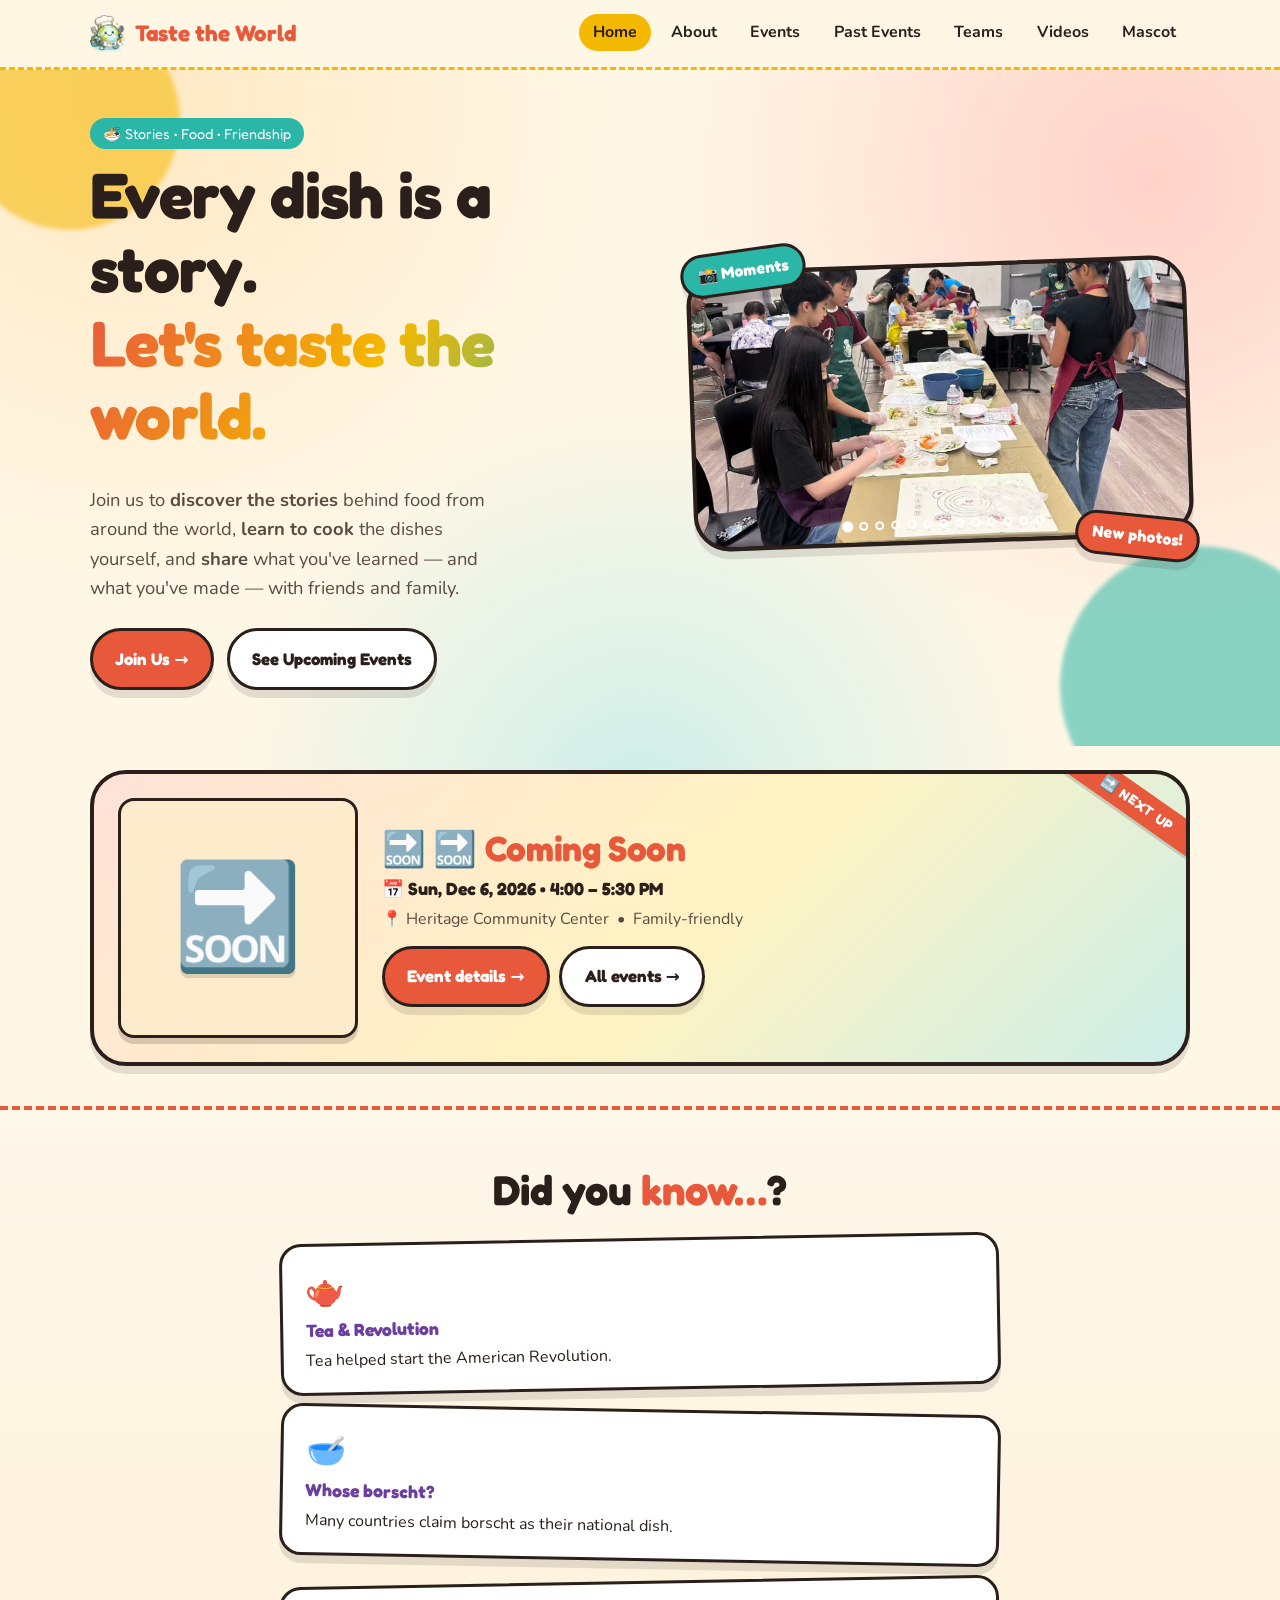
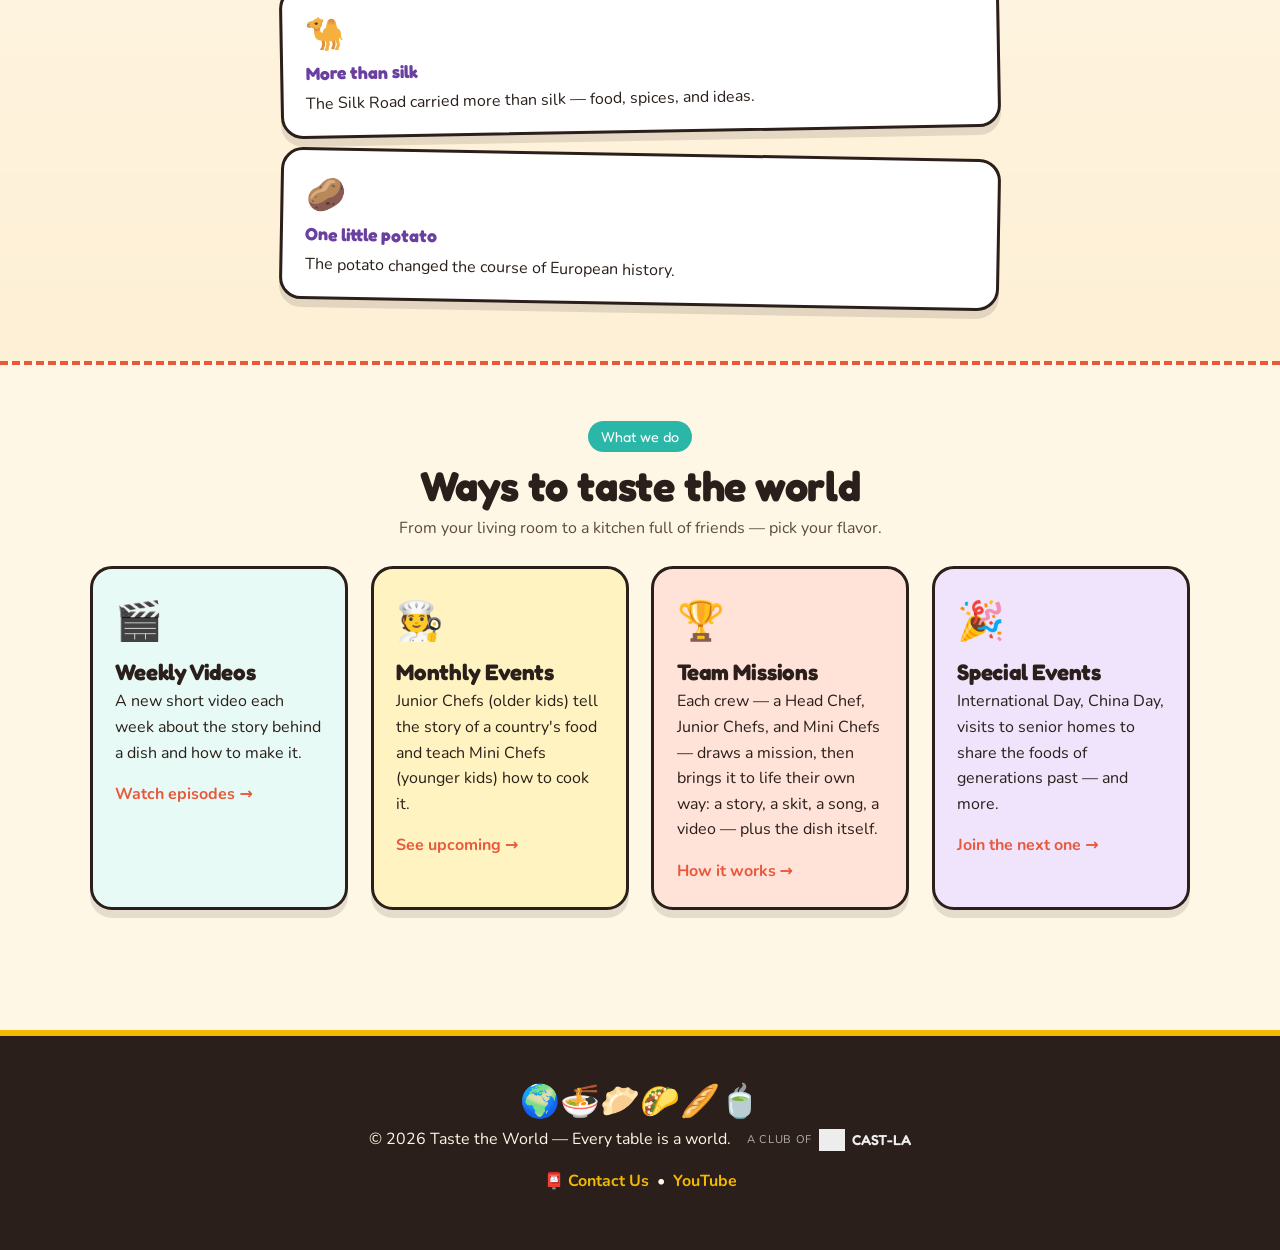
==== commit d229e1c8: "update japan" ====
--- a/index.html
+++ b/index.html
@@ -3,20 +3,62 @@
 <head>
   <meta charset="utf-8" />
   <meta name="viewport" content="width=device-width, initial-scale=1" />
-  <title>Taste the World — Every dish is a story</title>
-  <meta name="description" content="Taste the World: weekly story-and-cooking videos, monthly in-person events, and kid-led culinary missions exploring food, history, and cultures from around the globe." />
+  <title>Taste the World Club — Kids' Food, Culture & Cooking Community</title>
+  <meta name="description" content="Taste the World Club — a kid-led community with weekly story-and-cooking videos, monthly in-person events, and culinary missions exploring food, history, and cultures from around the globe. Join us to cook, learn, and share!" />
+  <meta name="keywords" content="Taste the World, Taste the World Club, kids cooking club, food culture for kids, cultural cooking events, kids culinary community, world food stories" />
+  <meta name="author" content="Taste the World Club" />
+  <meta name="robots" content="index, follow" />
+  <link rel="canonical" href="https://tastetheworld.club/" />
+
+  <!-- Open Graph / Facebook -->
+  <meta property="og:type" content="website" />
+  <meta property="og:site_name" content="Taste the World Club" />
+  <meta property="og:title" content="Taste the World Club — Kids' Food, Culture & Cooking Community" />
+  <meta property="og:description" content="A kid-led community with weekly story-and-cooking videos, monthly in-person events, and culinary missions exploring food, history, and cultures from around the globe." />
+  <meta property="og:url" content="https://tastetheworld.club/" />
+  <meta property="og:image" content="https://tastetheworld.club/logo.png" />
+
+  <!-- Twitter -->
+  <meta name="twitter:card" content="summary_large_image" />
+  <meta name="twitter:title" content="Taste the World Club — Kids' Food, Culture & Cooking Community" />
+  <meta name="twitter:description" content="A kid-led community exploring food, history, and cultures from around the globe through videos, events, and cooking missions." />
+  <meta name="twitter:image" content="https://tastetheworld.club/logo.png" />
+
   <link rel="preconnect" href="https://fonts.googleapis.com" />
   <link rel="preconnect" href="https://fonts.gstatic.com" crossorigin />
   <link href="https://fonts.googleapis.com/css2?family=Fredoka:wght@500;600;700&family=Nunito:wght@400;700;800&display=swap" rel="stylesheet" />
   <link rel="stylesheet" href="assets/css/styles.css" />
   <link rel="icon" type="image/png" href="logo.png" />
+
+  <!-- Structured data for Google -->
+  <script type="application/ld+json">
+  {
+    "@context": "https://schema.org",
+    "@type": "Organization",
+    "name": "Taste the World Club",
+    "alternateName": "Taste the World",
+    "url": "https://tastetheworld.club/",
+    "logo": "https://tastetheworld.club/logo.png",
+    "description": "A kid-led community with weekly story-and-cooking videos, monthly in-person events, and culinary missions exploring food, history, and cultures from around the globe."
+  }
+  </script>
+  <script type="application/ld+json">
+  {
+    "@context": "https://schema.org",
+    "@type": "WebSite",
+    "name": "Taste the World Club",
+    "url": "https://tastetheworld.club/",
+    "potentialAction": {
+      "@type": "SearchAction",
+      "target": "https://tastetheworld.club/?q={search_term_string}",
+      "query-input": "required name=search_term_string"
+    }
+  }
+  </script>
 </head>
 <body>
 
   <div id="site-nav"></div>
-
-  <!-- ===== NEXT-UP EVENT BANNER (auto-rendered from data/events.json) ===== -->
-  <div id="home-next-event"></div>
 
   <!-- ===== HERO ===== -->
   <section class="hero">
@@ -48,6 +90,9 @@
       </div>
     </div>
   </section>
+
+  <!-- ===== NEXT-UP EVENT BANNER (auto-rendered from data/events.json) ===== -->
+  <div id="home-next-event"></div>
 
   <!-- ===== DID YOU KNOW ===== -->
   <section class="dyk">
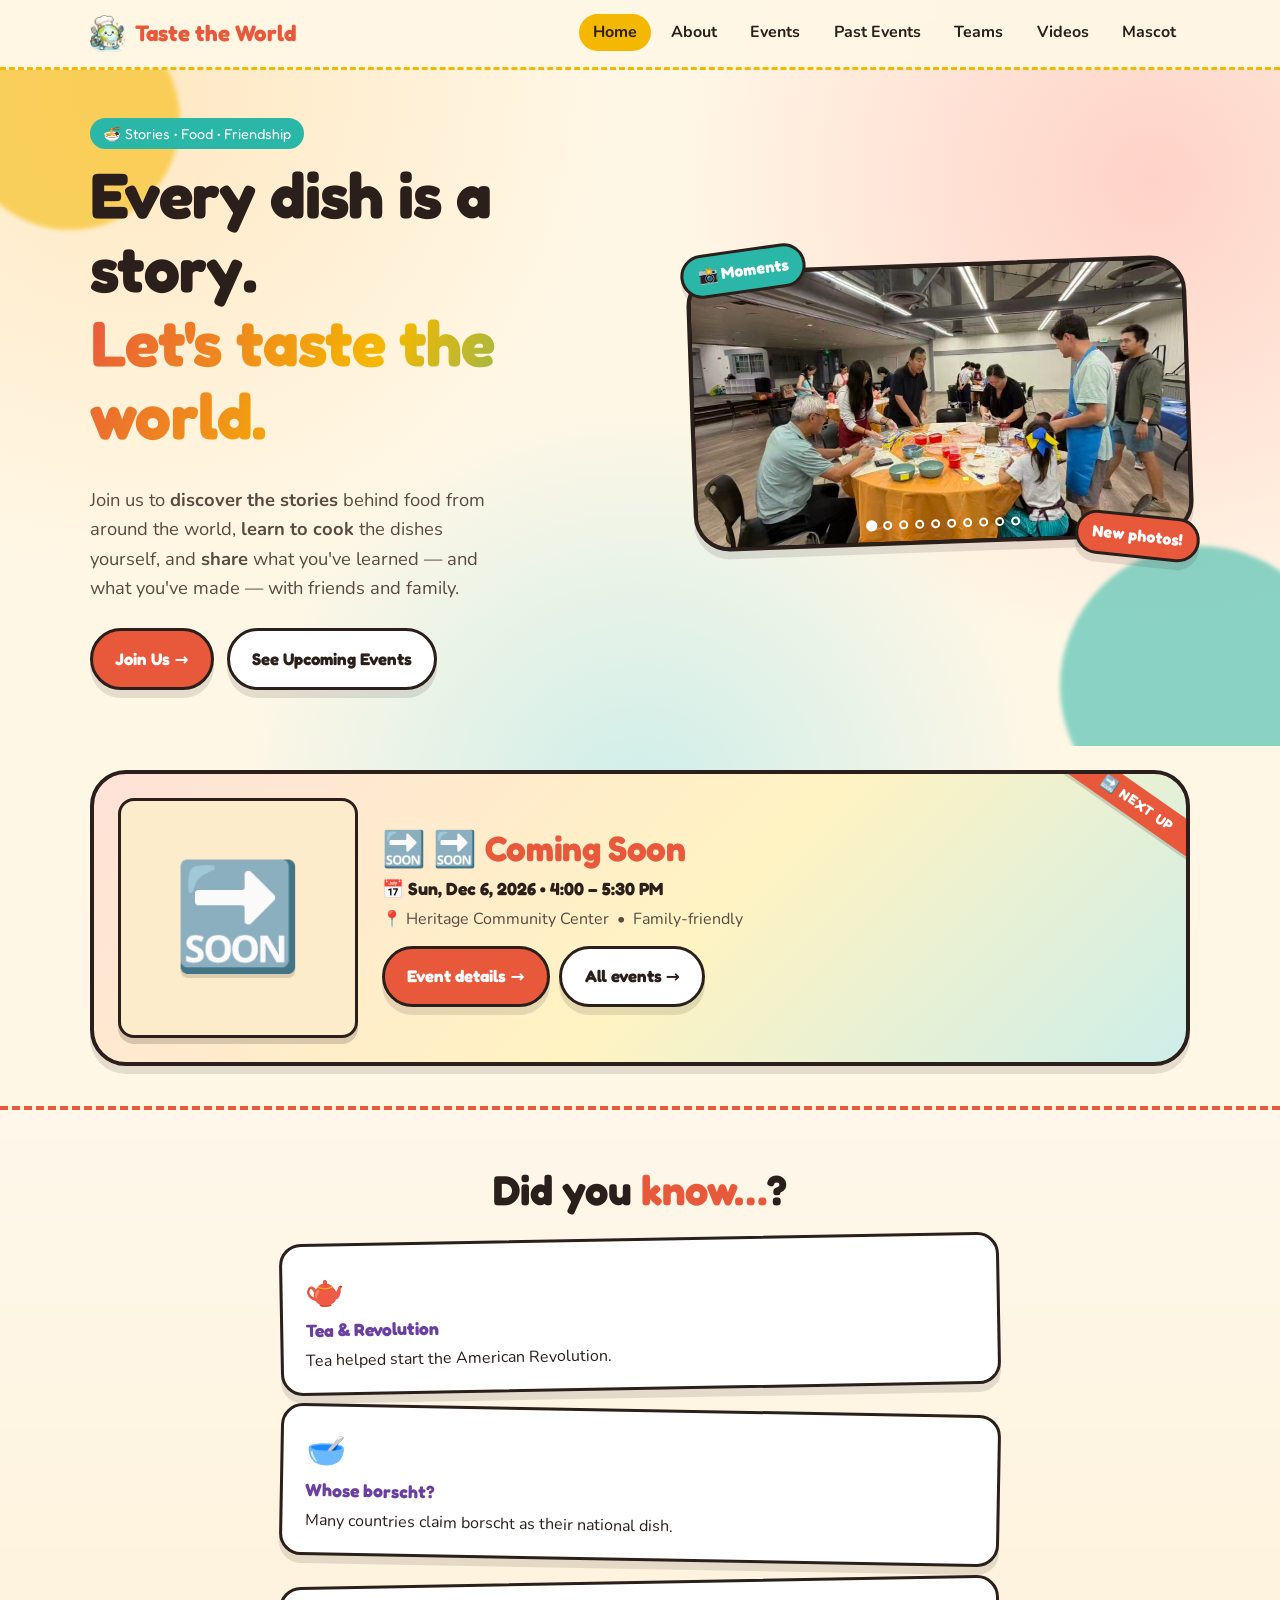
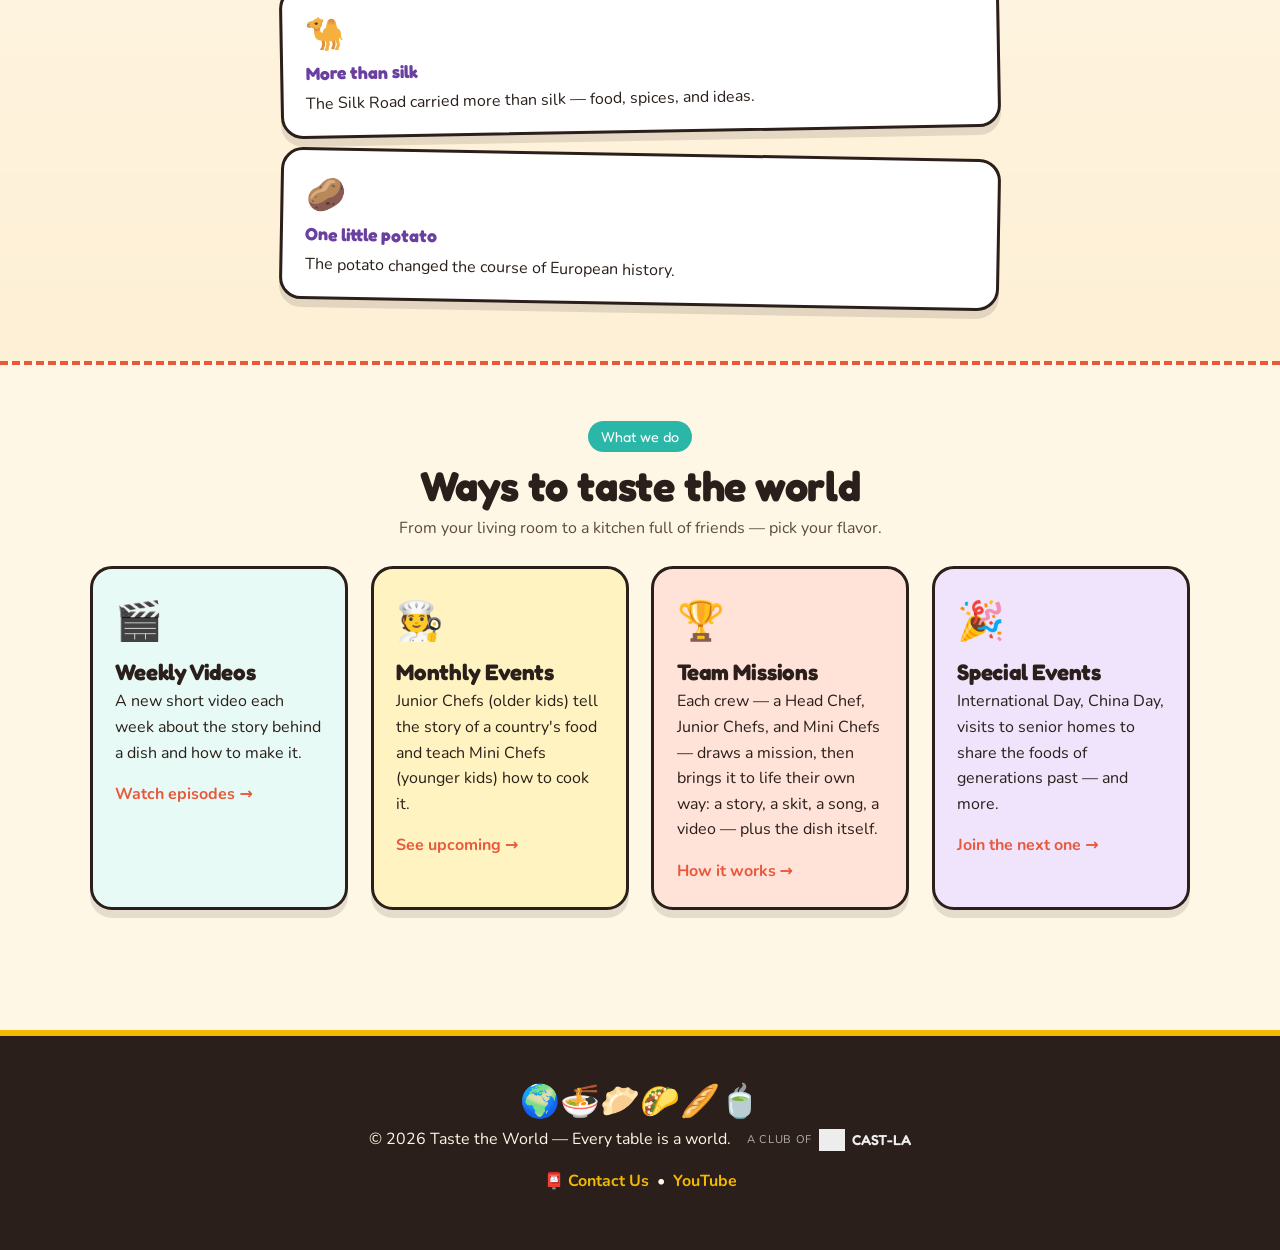
==== commit 6d72fddf: "update Oct event" ====
--- a/index.html
+++ b/index.html
@@ -82,8 +82,8 @@
         <span class="sticker top-left">📸 Moments</span>
         <span class="sticker bot-right">New photos!</span>
         <div class="video-frame carousel" id="hero-carousel"
-             data-images-dir="pic/Event/August"
-             data-alt="Taste the World August event photo"
+             data-images-dir="pic/Event/September"
+             data-alt="Taste the World September event photo"
              aria-label="Event photo highlights">
           <div class="carousel-dots" id="hero-carousel-dots" aria-hidden="true"></div>
         </div>
--- a/assets/css/styles.css
+++ b/assets/css/styles.css
@@ -632,11 +632,27 @@
   text-align: center;
   line-height: 1.25;
 }
+.event-photos {
+  margin-top: 1rem;
+}
+.event-photos h4 {
+  margin-bottom: .55rem;
+  font-size: 1.15rem;
+}
+.event-photos .event-gallery {
+  max-width: none;
+  grid-template-columns: repeat(3, minmax(0, 1fr));
+}
+.event-photos .event-gallery-item img {
+  height: 160px;
+}
 @media (max-width: 640px) {
-  .event-gallery {
+  .event-gallery,
+  .event-photos .event-gallery {
     grid-template-columns: repeat(2, minmax(0, 1fr));
   }
-  .event-gallery-item img { height: 110px; }
+  .event-gallery-item img,
+  .event-photos .event-gallery-item img { height: 110px; }
 }
 
 /* "X going" RSVP count badge */
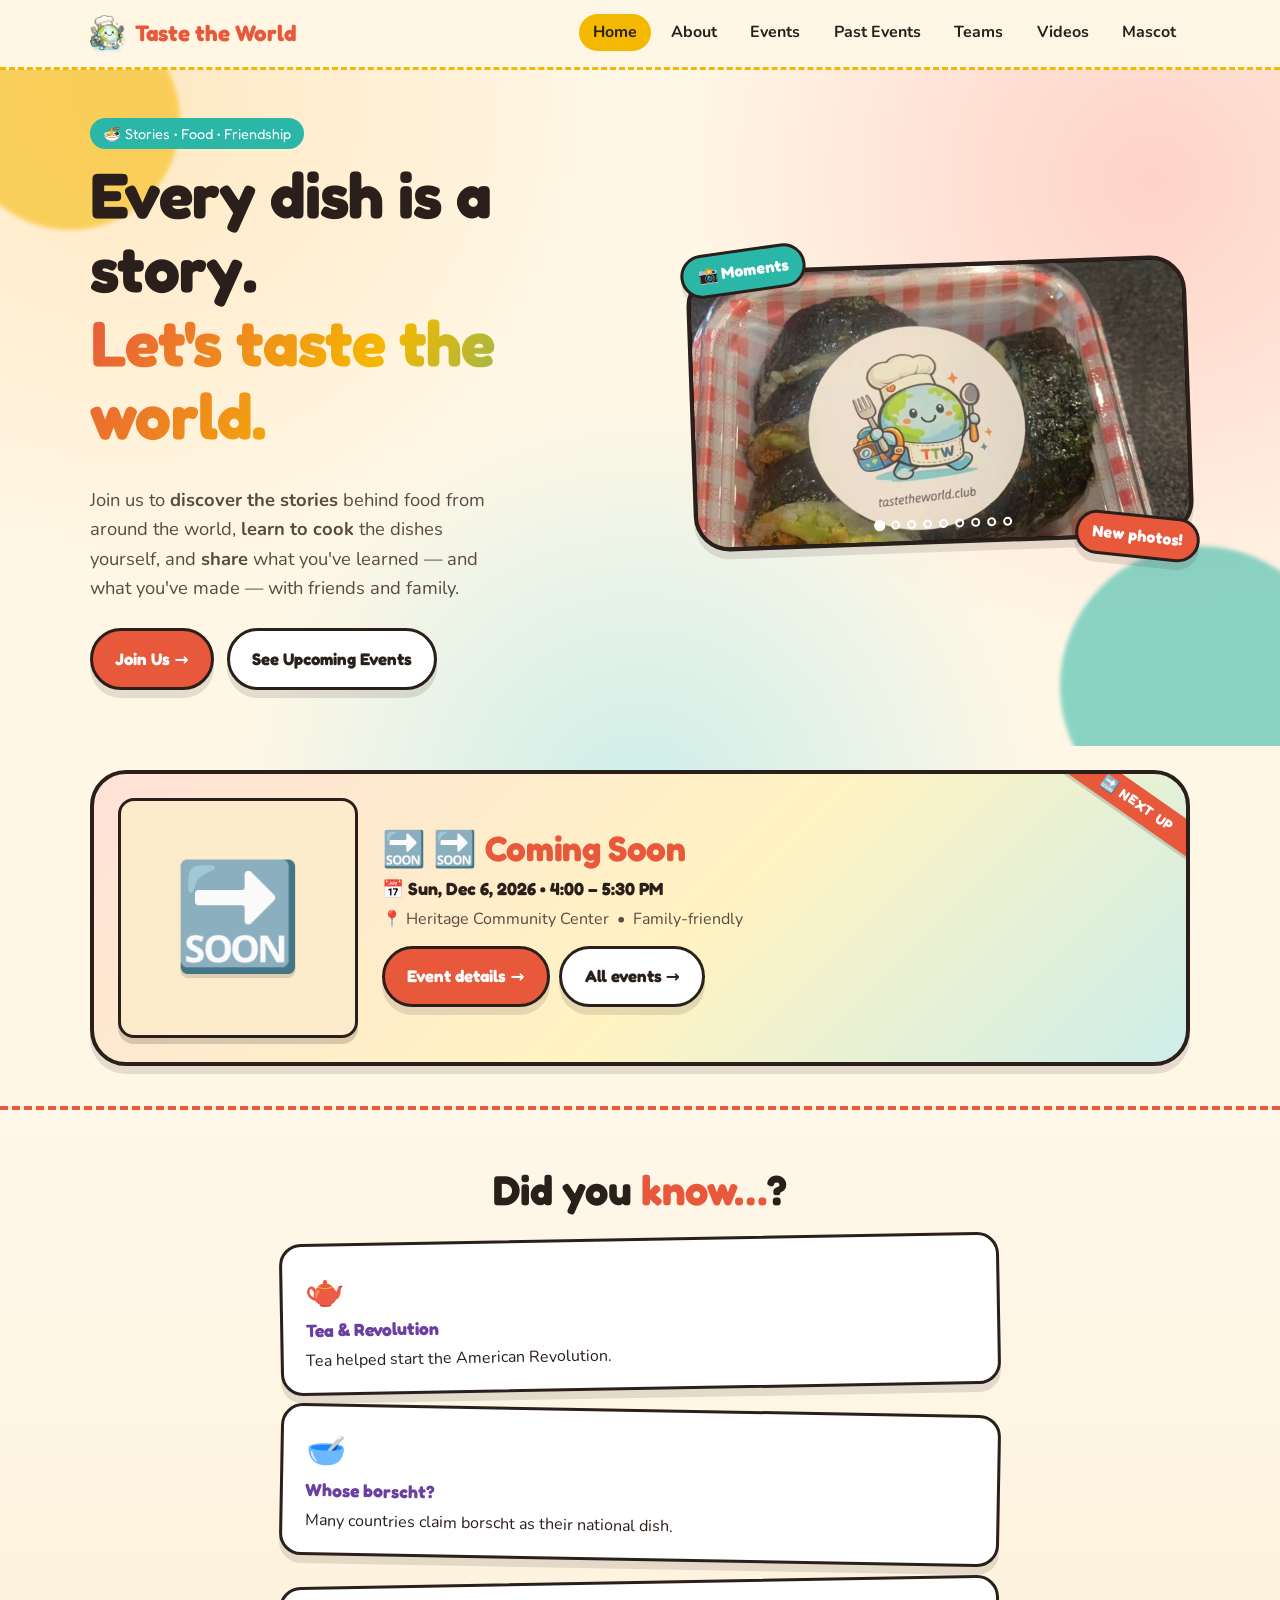
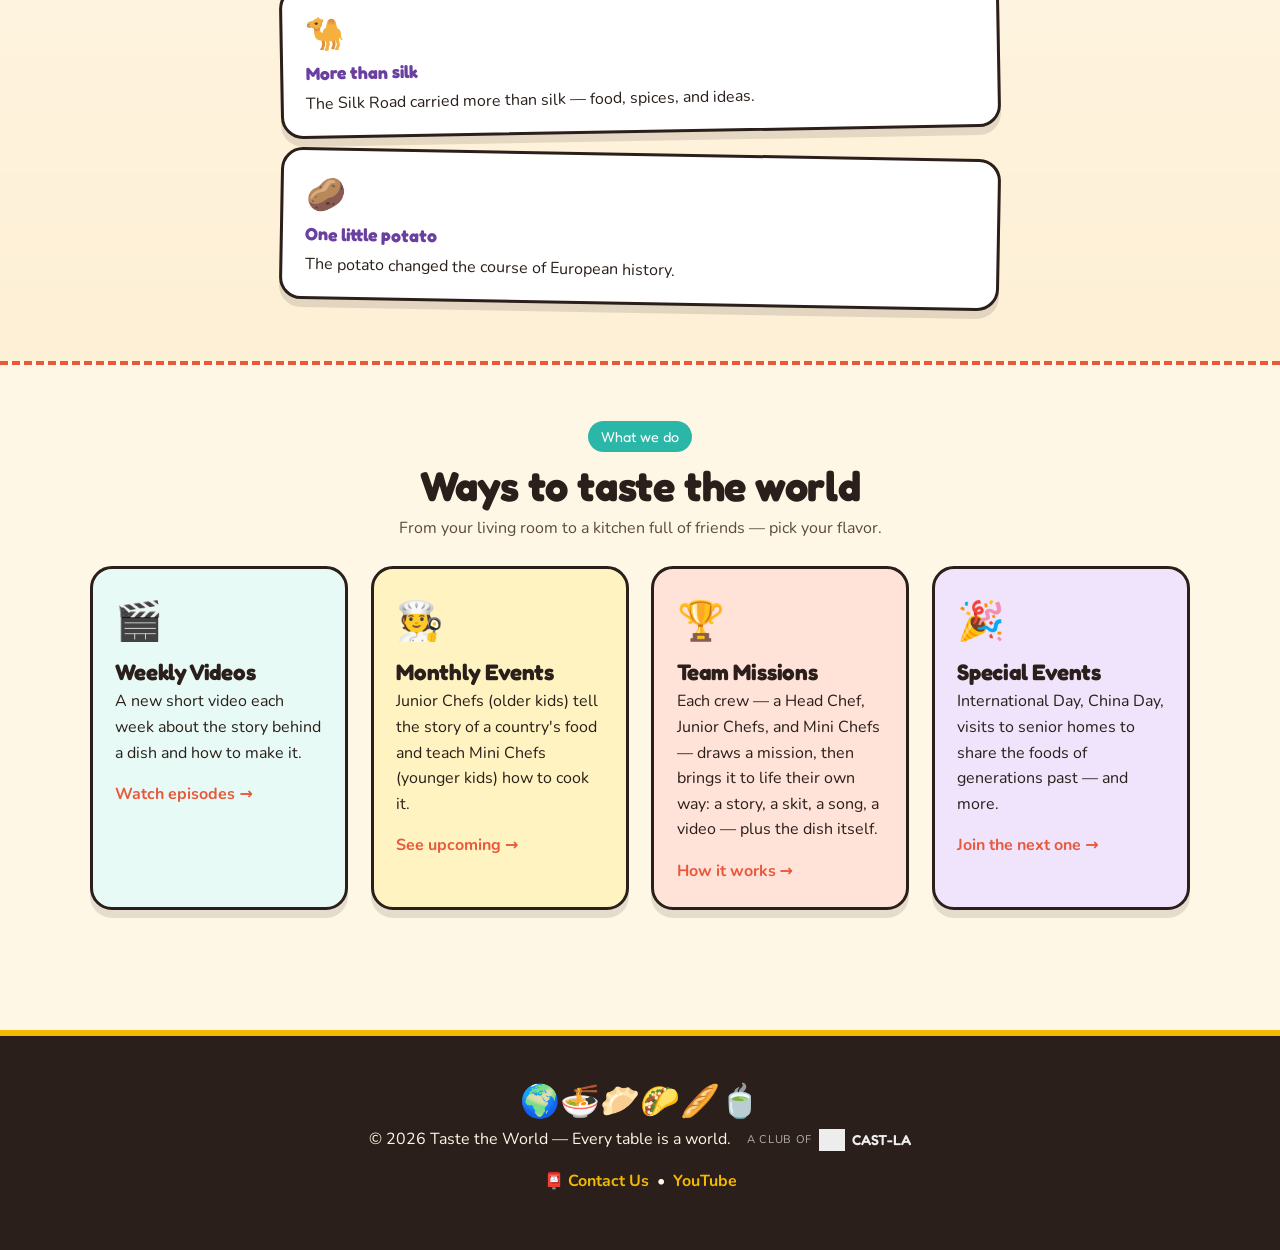
==== commit 339fcc64: "japan" ====
--- a/index.html
+++ b/index.html
@@ -82,8 +82,8 @@
         <span class="sticker top-left">📸 Moments</span>
         <span class="sticker bot-right">New photos!</span>
         <div class="video-frame carousel" id="hero-carousel"
-             data-images-dir="pic/Event/September"
-             data-alt="Taste the World September event photo"
+             data-images-dir="pic/Japan"
+             data-alt="Taste the World Japan event photo"
              aria-label="Event photo highlights">
           <div class="carousel-dots" id="hero-carousel-dots" aria-hidden="true"></div>
         </div>
--- a/assets/css/styles.css
+++ b/assets/css/styles.css
@@ -489,6 +489,96 @@
   font-size: 1.1rem;
 }
 
+/* ---------- Chinese event recap ---------- */
+.recap-page {
+  padding: 3rem 0 4rem;
+  font-family: "Noto Sans SC", var(--font-body);
+}
+.recap-sheet {
+  background: rgba(255, 255, 255, .9);
+  border: 3px solid var(--ink);
+  border-radius: var(--radius-lg);
+  box-shadow: var(--shadow);
+  padding: clamp(1.4rem, 4vw, 3.5rem);
+  overflow: hidden;
+}
+.recap-heading {
+  max-width: 850px;
+  margin: 0 auto 1.8rem;
+  text-align: center;
+}
+.recap-heading .tag { background: var(--terracotta); }
+.recap-heading h1 { margin-top: .7rem; }
+.recap-meta {
+  color: var(--terracotta);
+  font-weight: 800;
+  letter-spacing: .04em;
+}
+.recap-lead {
+  color: var(--ink-soft);
+  font-size: 1.1rem;
+  line-height: 1.9;
+}
+.recap-photo-grid {
+  display: grid;
+  grid-template-columns: 1.5fr 1fr 1fr;
+  gap: .8rem;
+}
+.recap-photo {
+  margin: 0;
+  min-height: 230px;
+  border: 3px solid var(--ink);
+  border-radius: 18px;
+  overflow: hidden;
+  background: var(--cream-2);
+}
+.recap-photo img {
+  width: 100%;
+  height: 100%;
+  object-fit: cover;
+}
+.recap-story {
+  position: relative;
+  max-width: 850px;
+  margin: 2.2rem auto;
+  padding: 1.8rem 2rem 1rem;
+  background: #fff3c2;
+  border: 3px dashed var(--mustard);
+  border-radius: var(--radius);
+}
+.recap-story h2 { color: var(--terracotta); }
+.recap-story p { line-height: 1.9; }
+.recap-quote-mark {
+  position: absolute;
+  right: 1.3rem;
+  top: -.4rem;
+  color: rgba(232, 89, 60, .18);
+  font-family: Georgia, serif;
+  font-size: 7rem;
+  line-height: 1;
+}
+.recap-photo-grid-bottom { grid-template-columns: repeat(3, 1fr); }
+.recap-photo-grid-bottom .recap-photo { min-height: 210px; }
+.recap-closing {
+  display: flex;
+  align-items: center;
+  justify-content: space-between;
+  gap: 1rem;
+  padding-top: 1.8rem;
+  color: var(--plum);
+  font-size: 1.1rem;
+}
+@media (max-width: 700px) {
+  .recap-page { padding-top: 1.2rem; }
+  .recap-photo-grid { grid-template-columns: 1fr 1fr; }
+  .recap-photo-wide { grid-column: 1 / -1; }
+  .recap-photo { min-height: 180px; }
+  .recap-story { padding: 1.4rem 1.2rem .6rem; }
+  .recap-photo-grid-bottom { grid-template-columns: repeat(2, 1fr); }
+  .recap-photo-grid-bottom .recap-photo:last-child { grid-column: 1 / -1; }
+  .recap-closing { flex-direction: column; text-align: center; }
+}
+
 /* ---------- Fee callout ---------- */
 .fee-callout {
   display: flex;
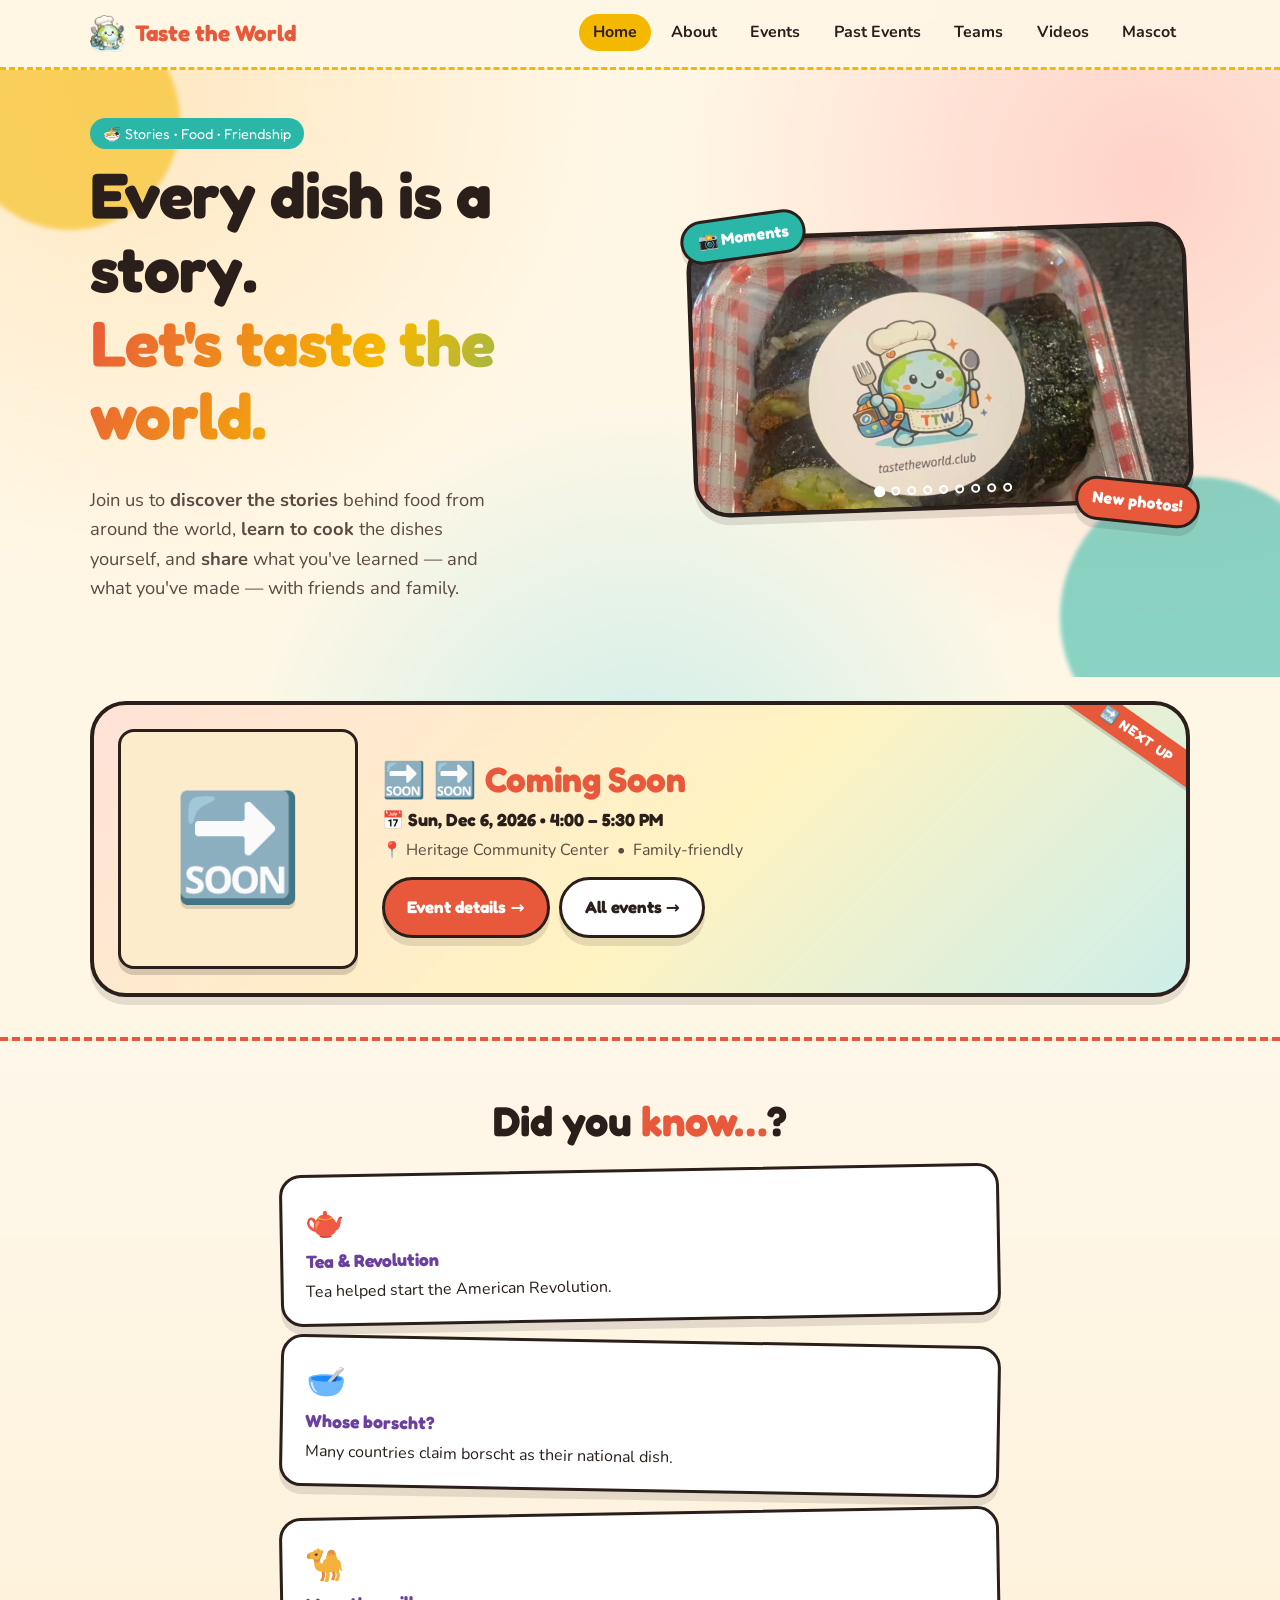
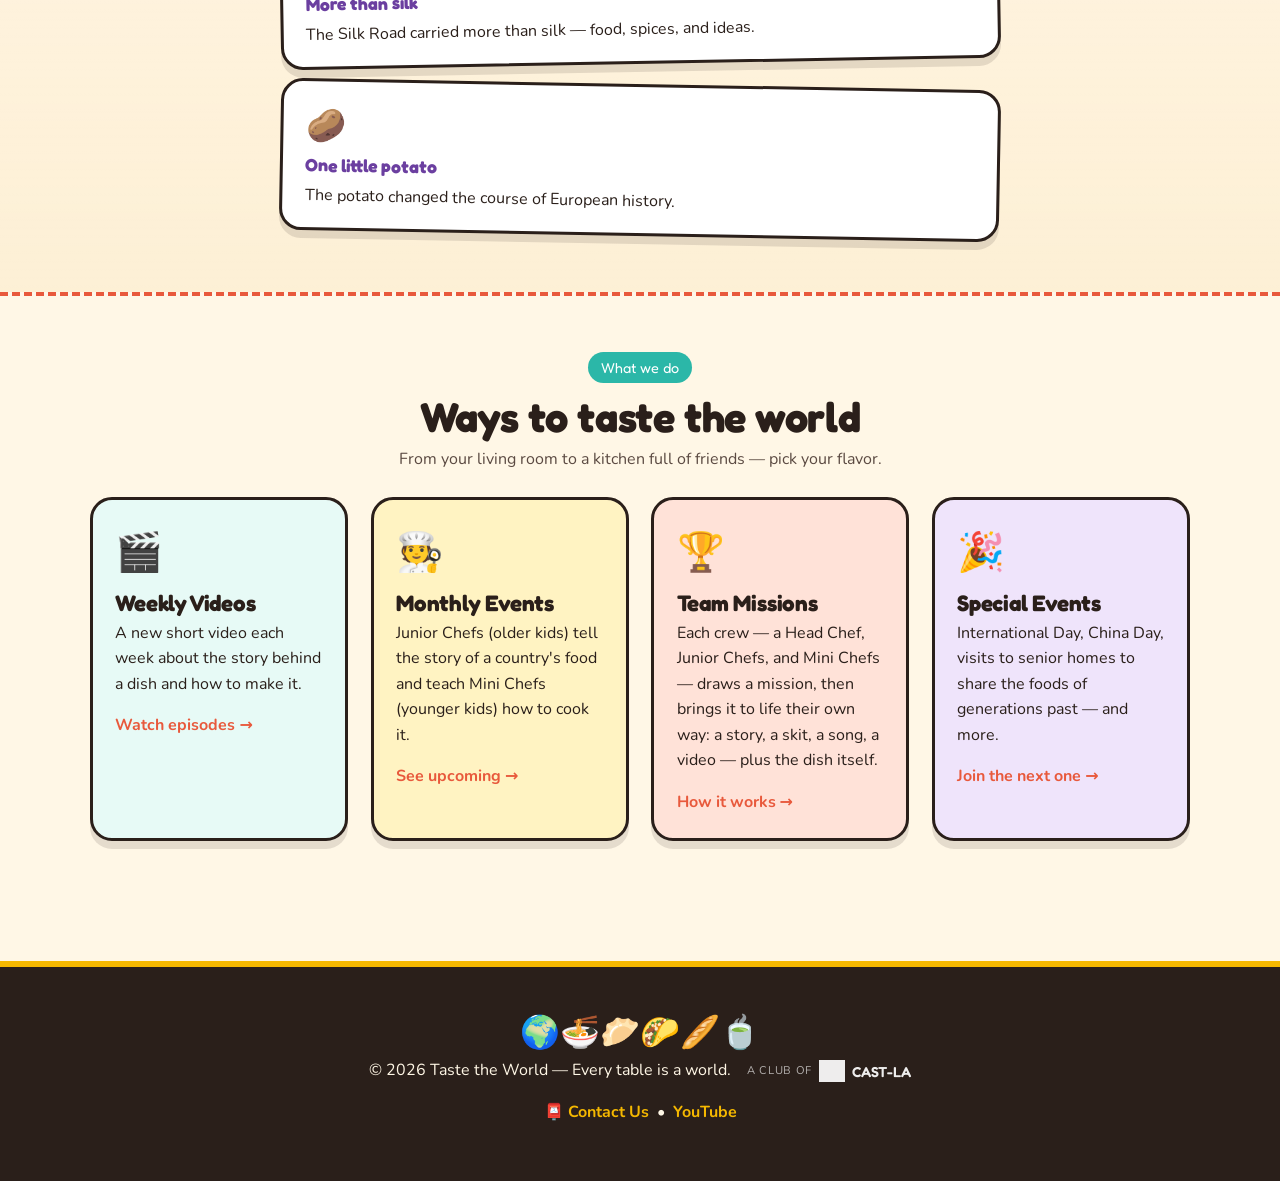
==== commit dd269ec5: "Remove homepage join and upcoming event buttons Co-authored-by: Copilot <223556219+Copilot@users.nor" ====
--- a/index.html
+++ b/index.html
@@ -72,10 +72,6 @@
           and <strong>share</strong> what you've learned — and what you've made —
           with friends and family.
         </p>
-        <div class="hero-cta">
-          <a class="btn primary" href="#join" data-join>Join Us →</a>
-          <a class="btn ghost"   href="events.html">See Upcoming Events</a>
-        </div>
       </div>
 
       <div style="position:relative">
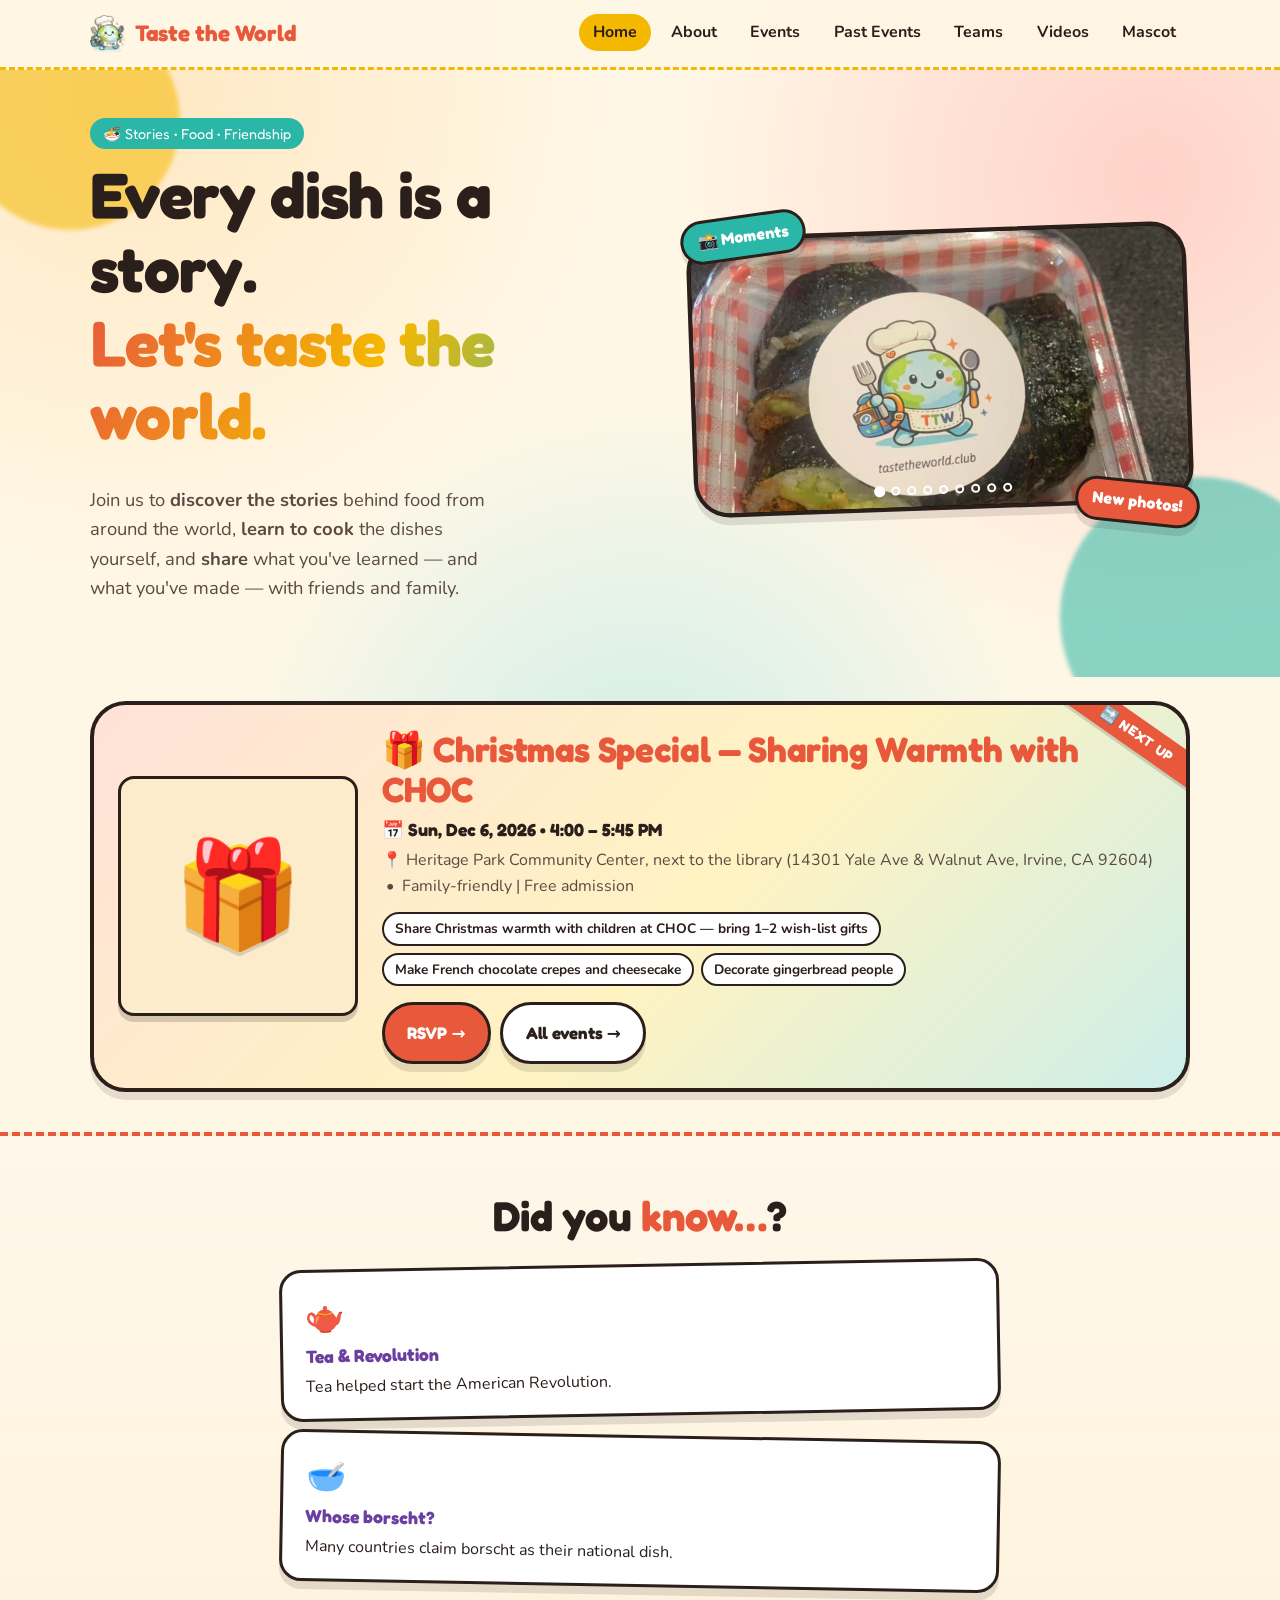
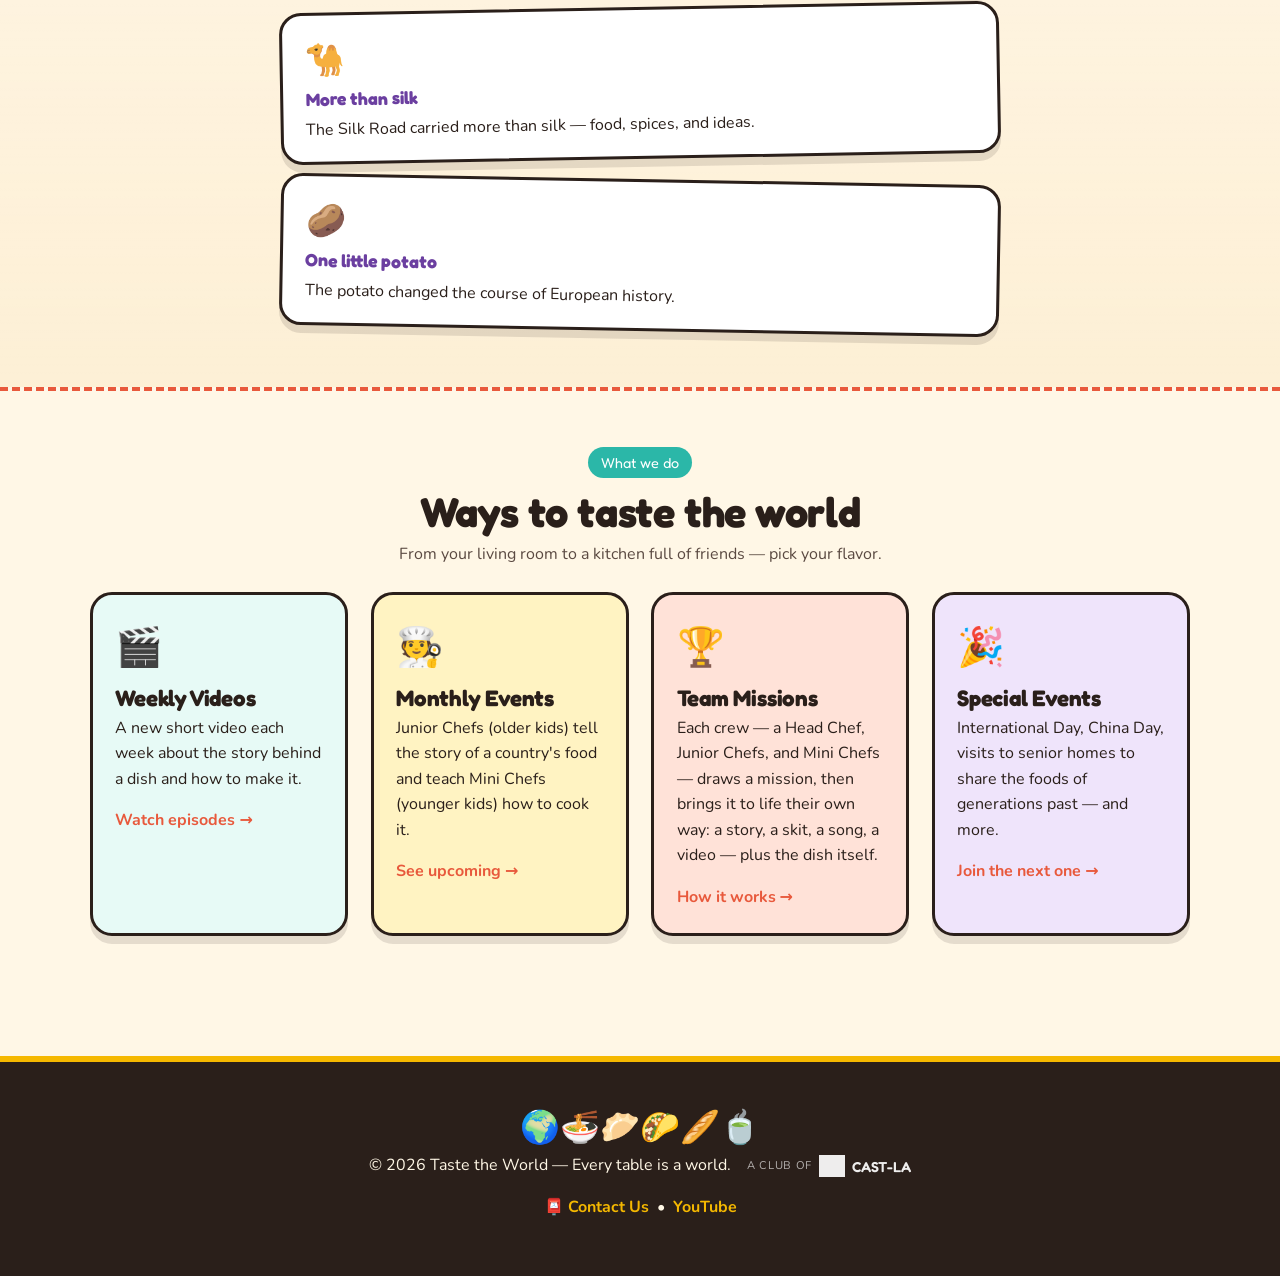
==== commit b58e9a53: "Organize October event photos under the event archive Co-authored-by: Copilot <223556219+Copilot@use" ====
--- a/index.html
+++ b/index.html
@@ -78,7 +78,7 @@
         <span class="sticker top-left">📸 Moments</span>
         <span class="sticker bot-right">New photos!</span>
         <div class="video-frame carousel" id="hero-carousel"
-             data-images-dir="pic/Japan"
+             data-images-dir="pic/Event/October"
              data-alt="Taste the World Japan event photo"
              aria-label="Event photo highlights">
           <div class="carousel-dots" id="hero-carousel-dots" aria-hidden="true"></div>
